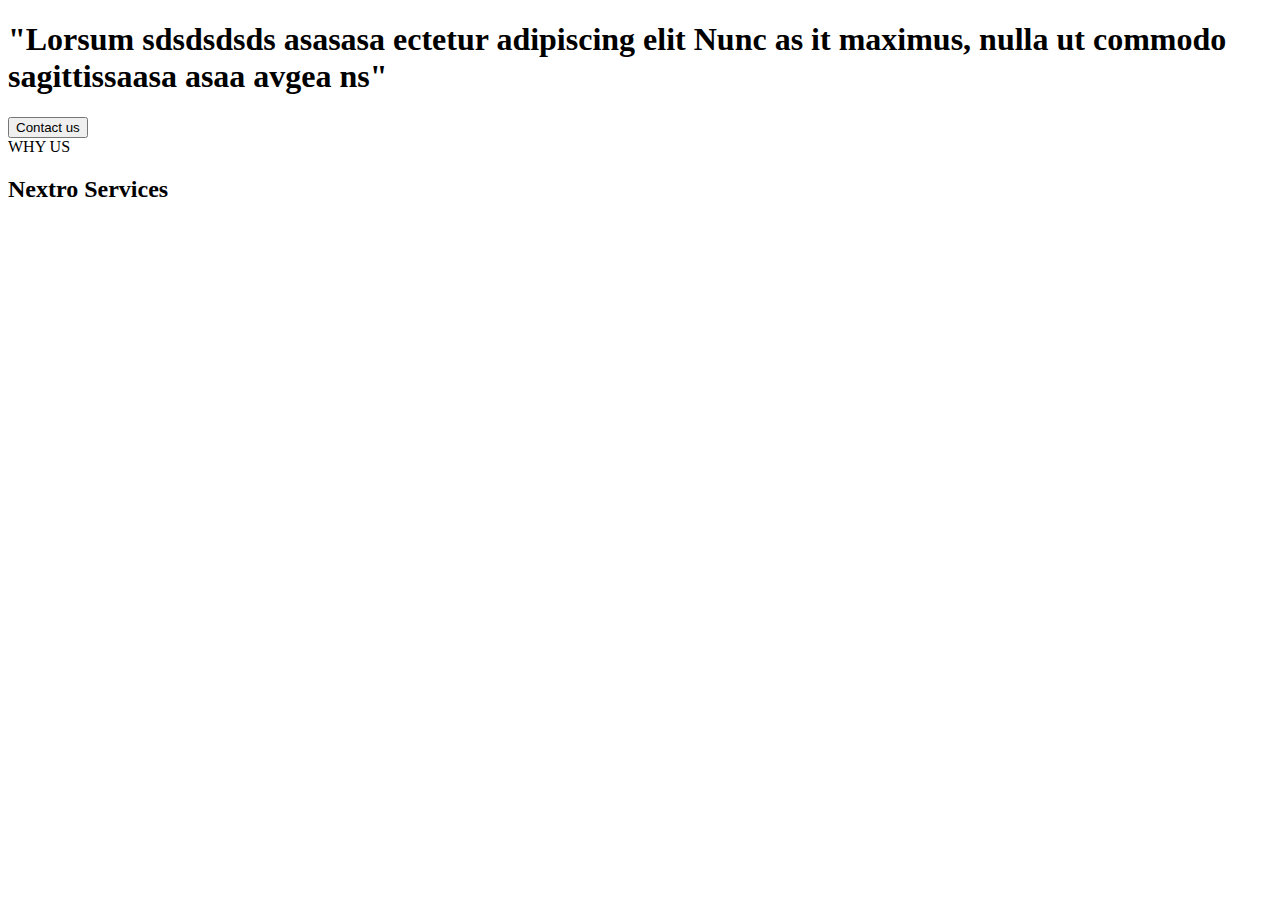
==== index.html @ a9974ace "Add : index html -s" ====
<!DOCTYPE html>
<html lang="en">
  <head>
    <meta charset="utf-8" />
    <meta http-equiv="x-ua-compatible" content="ie=edge" />
    <meta name="viewport" content="width=device-width, initial-scale=1" />
    <title>Nextro</title>
    <!-- Font poppins CDN -->
    <link href='https://fonts.googleapis.com/css?family=Poppins' rel='stylesheet'>
    <!-- style sheets css -->
    <link rel="stylesheet" href="css/nextroCommon.css" />
    <link rel="stylesheet" href="css/homePage.css" />
    <!-- Favicon Include -->
    <link rel="apple-touch-icon" sizes="180x180" href="assets/favicon/apple-touch-icon.png">
    <link rel="icon" type="image/png" sizes="32x32" href="assets/favicon/favicon-32x32.png">
    <link rel="icon" type="image/png" sizes="16x16" href="assets/favicon/favicon-16x16.png">
    <link rel="manifest" href="assets/favicon/site.webmanifest">
    <!-- Include web component scripts -->
    <script src="scripts/webcomponents/nextroTitleBar.js"></script>
    <script src="scripts/webcomponents/nextroListCard.js"></script>
  </head>
  <body>
    <div class="full-wh">
      <!-- Title Tab -->
      <nextro-title-bar selected-tab="home"></nextro-title-bar>
      
      <!-- Intro content section 1-->
      <section class="homepage-sec-1 flex-col align-cen justify-sa">  
        <h1 class="hmpage-intro">"Lorsum sdsdsdsds asasasa ectetur adipiscing elit Nunc as it maximus, nulla ut commodo sagittissaasa asaa avgea ns"</h1>
        <button class="hmintro-btn m-poi animate__animated animate__fadeInDown">Contact us</button>
      </section>

      <!-- why us section 2-->
      <section class="homepage-sec-2">
        <div class="flex perfect-cen sec-2-1-text">WHY US</div>
        <h2 class="flex perfect-cen sec-2-2-text">Nextro Services</h2>
        <div class="flex perfect-cen">
          <div class="hp-sec-2-card-con">
            <nextro-list-card 
              card-title="ACCOUNTS"
              card-description="Lorem ipsum dolor sit amet, consectetur adipiscing elit. Nunc maximus, nulla ut commodo sagittis, sapien dui mattis dui, non pulvinar lorem felis nec erat.Nuvae also as thai" 
              ></nextro-list-card>
            <nextro-list-card 
              card-title="TAXATION"
              card-description="Lorem ipsum dolor sit amet, consectetur adipiscing elit. Nunc maximus, nulla ut commodo sagittis, sapien dui mattis dui, non pulvinar lorem felis nec erat.Nuvae also as thai" 
              ></nextro-list-card>
            <nextro-list-card 
              card-title="FINANCE"
              card-description="Lorem ipsum dolor sit amet, consectetur adipiscing elit. Nunc maximus, nulla ut commodo sagittis, sapien dui mattis dui, non pulvinar lorem felis nec erat.Nuvae also as thai" 
              ></nextro-list-card>
          </div>
        </div>
      </section>
    </div>
    <!-- <script src="js/scripts.js"></script> -->
  </body>
</html>
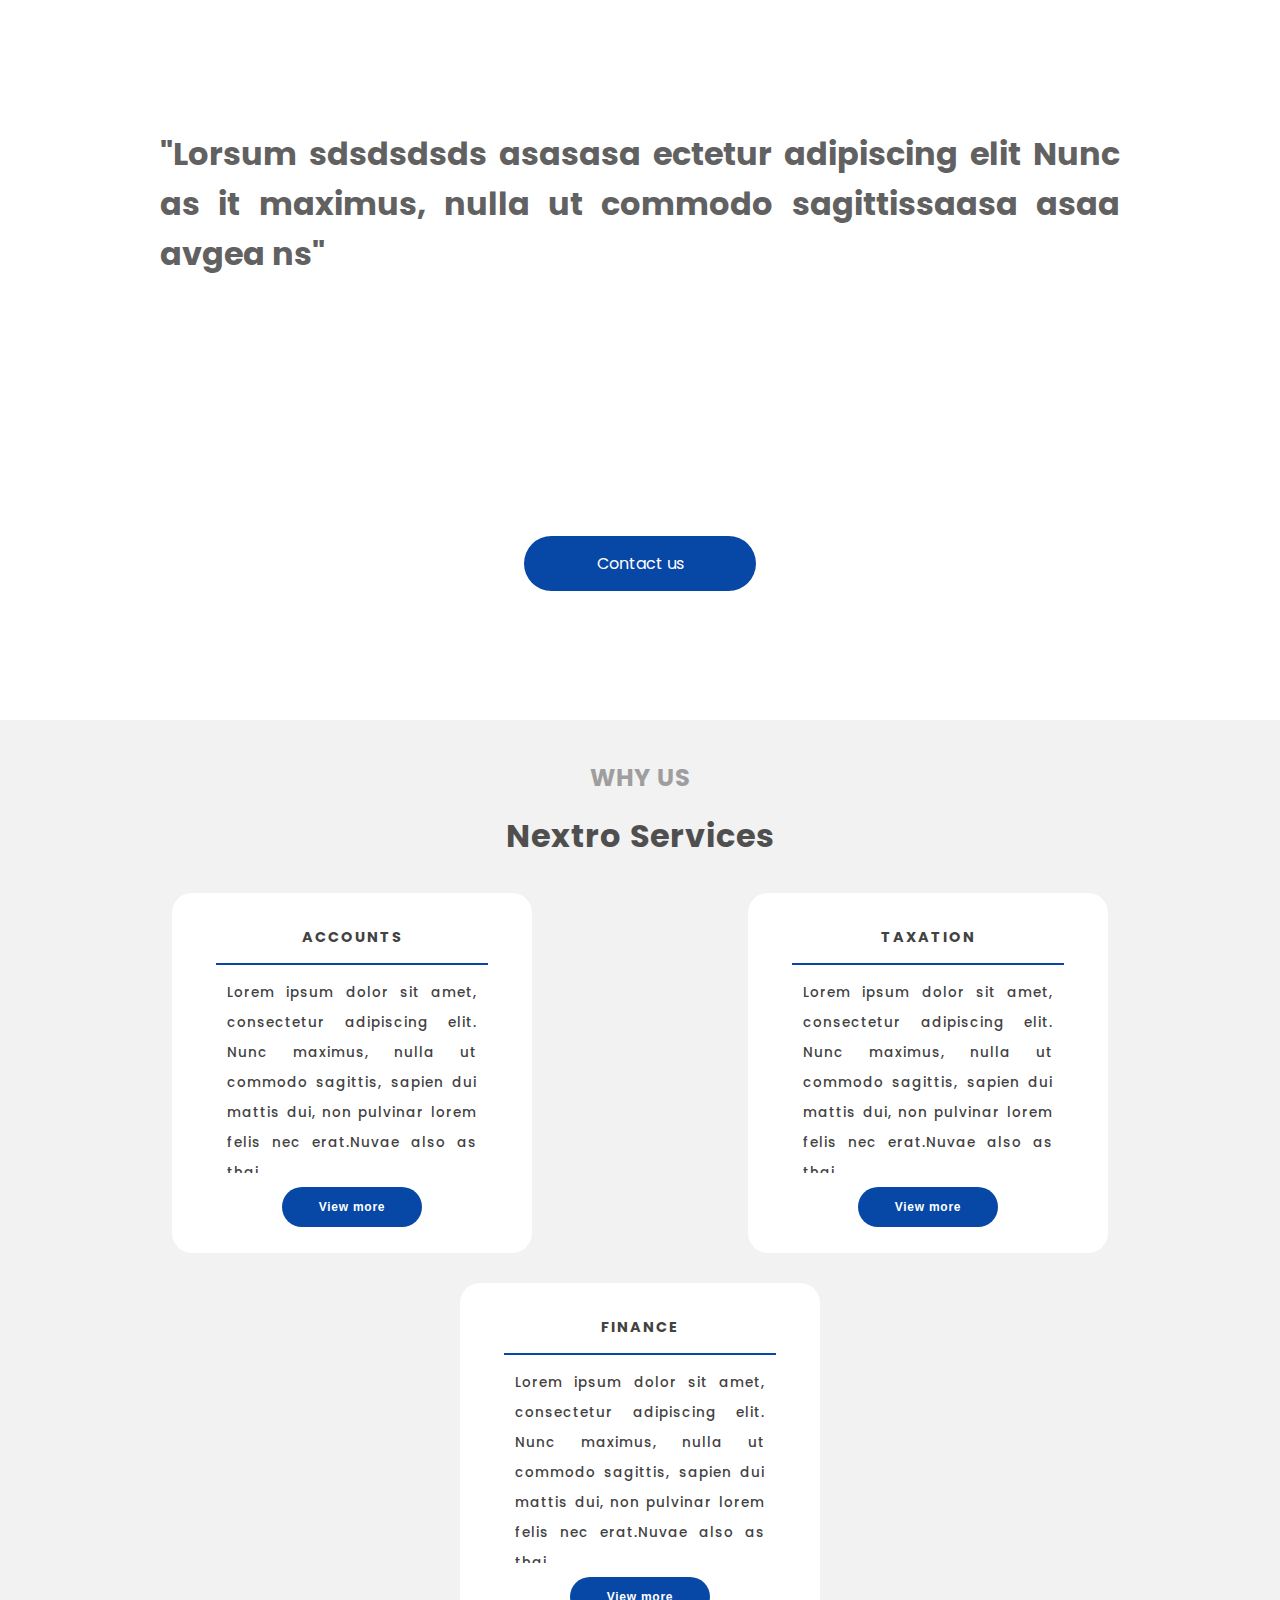
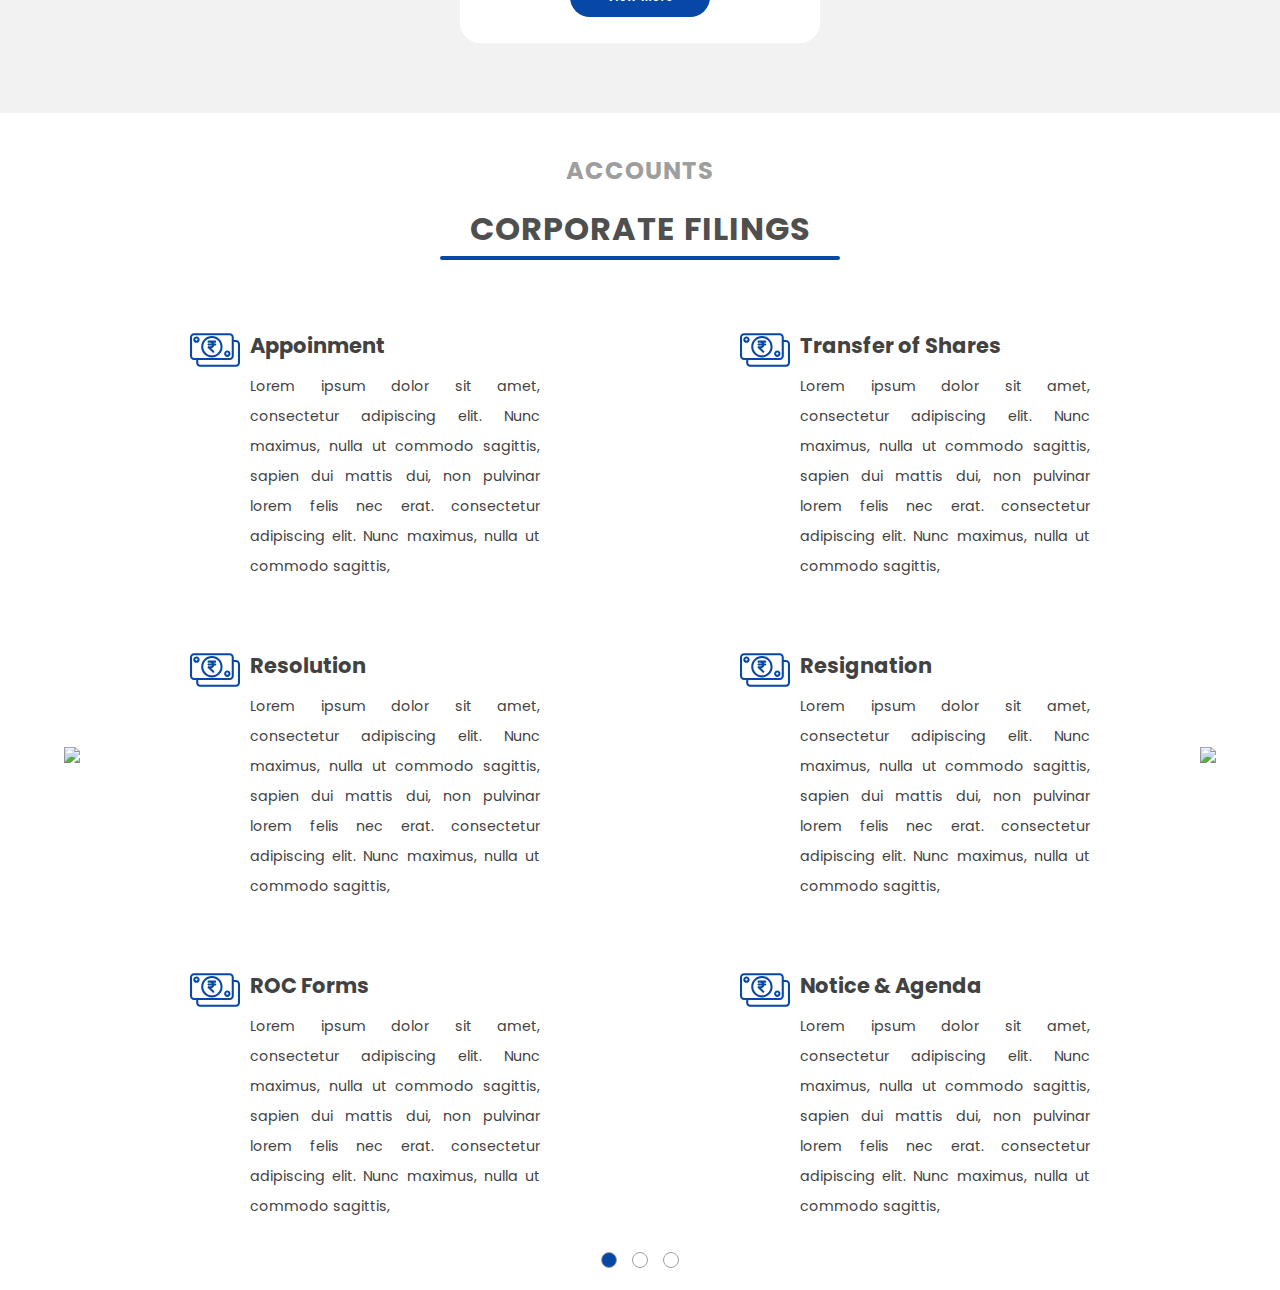
==== commit d3cd0815: "Add : Button round styles" ====
--- a/index.html
+++ b/index.html
@@ -18,6 +18,7 @@
     <!-- Include web component scripts -->
     <script src="scripts/webcomponents/nextroTitleBar.js"></script>
     <script src="scripts/webcomponents/nextroListCard.js"></script>
+    <script src="scripts/webcomponents/nextroSpecList.js"></script>
   </head>
   <body>
     <div class="full-wh">
@@ -35,23 +36,95 @@
         <div class="flex perfect-cen sec-2-1-text">WHY US</div>
         <h2 class="flex perfect-cen sec-2-2-text">Nextro Services</h2>
         <div class="flex perfect-cen">
-          <div class="hp-sec-2-card-con">
-            <nextro-list-card 
+          <div id="sec-2-card-con" class="hp-sec-2-card-con">
+            <nextro-list-card
+              id="accounts-card-sec-2"
+              class="dp-none animate__animated animate__fadeInUp"
               card-title="ACCOUNTS"
               card-description="Lorem ipsum dolor sit amet, consectetur adipiscing elit. Nunc maximus, nulla ut commodo sagittis, sapien dui mattis dui, non pulvinar lorem felis nec erat.Nuvae also as thai" 
               ></nextro-list-card>
             <nextro-list-card 
+              id="taxation-card-sec-2"
+              class="dp-none animate__animated animate__fadeInUp"
               card-title="TAXATION"
               card-description="Lorem ipsum dolor sit amet, consectetur adipiscing elit. Nunc maximus, nulla ut commodo sagittis, sapien dui mattis dui, non pulvinar lorem felis nec erat.Nuvae also as thai" 
               ></nextro-list-card>
             <nextro-list-card 
+              id="finance-card-sec-2"
+              class="dp-none animate__animated animate__fadeInUp"
               card-title="FINANCE"
               card-description="Lorem ipsum dolor sit amet, consectetur adipiscing elit. Nunc maximus, nulla ut commodo sagittis, sapien dui mattis dui, non pulvinar lorem felis nec erat.Nuvae also as thai" 
               ></nextro-list-card>
           </div>
         </div>
+        <div class="hp-sec2-sp-holder"></div>
       </section>
+
+      <!-- Accounts section - 3-->
+      <section class="homepage-sec-3">
+        <div class="flex perfect-cen sec-2-1-text">ACCOUNTS</div>
+        <h2 class="flex perfect-cen sec-2-2-text">CORPORATE FILINGS</h2>
+        <div class="flex perfect-cen">
+          <div class="blue-underline"></div>
+        </div>
+        <div class="flex perfect-cen">
+          <div class="flex sec-3-view-con">
+            <div class="flex perfect-cen">
+              <img class="cheveron-icon" src="assets/icons/left-cheveron.svg">
+            </div>
+            <div class="sec-3-middle-view flex perfect-cen">
+              <div class="sec-3-content-con"> 
+                <nextro-spec-list
+                class="sec-3-card-sty"
+                card-title="Appoinment"
+                card-description="Lorem ipsum dolor sit amet, consectetur adipiscing elit. Nunc maximus, nulla ut commodo sagittis, sapien dui mattis dui, non pulvinar lorem felis nec erat. consectetur adipiscing elit. Nunc maximus, nulla ut commodo sagittis,">
+                </nextro-spec-list>
+                <nextro-spec-list
+                  class="sec-3-card-sty"
+                  card-title="Transfer of Shares"
+                  card-description="Lorem ipsum dolor sit amet, consectetur adipiscing elit. Nunc maximus, nulla ut commodo sagittis, sapien dui mattis dui, non pulvinar lorem felis nec erat. consectetur adipiscing elit. Nunc maximus, nulla ut commodo sagittis,">
+                </nextro-spec-list>
+                <nextro-spec-list
+                  class="sec-3-card-sty"
+                  card-title="Resolution"
+                  card-description="Lorem ipsum dolor sit amet, consectetur adipiscing elit. Nunc maximus, nulla ut commodo sagittis, sapien dui mattis dui, non pulvinar lorem felis nec erat. consectetur adipiscing elit. Nunc maximus, nulla ut commodo sagittis,">
+                </nextro-spec-list>
+                <nextro-spec-list
+                  class="sec-3-card-sty"
+                  card-title="Resignation"
+                  card-description="Lorem ipsum dolor sit amet, consectetur adipiscing elit. Nunc maximus, nulla ut commodo sagittis, sapien dui mattis dui, non pulvinar lorem felis nec erat. consectetur adipiscing elit. Nunc maximus, nulla ut commodo sagittis,">
+                </nextro-spec-list>
+                <nextro-spec-list
+                  class="sec-3-card-sty"
+                  card-title="ROC Forms"
+                  card-description="Lorem ipsum dolor sit amet, consectetur adipiscing elit. Nunc maximus, nulla ut commodo sagittis, sapien dui mattis dui, non pulvinar lorem felis nec erat. consectetur adipiscing elit. Nunc maximus, nulla ut commodo sagittis,">
+                </nextro-spec-list>
+                <nextro-spec-list
+                  class="sec-3-card-sty"
+                  card-title="Notice & Agenda"
+                  card-description="Lorem ipsum dolor sit amet, consectetur adipiscing elit. Nunc maximus, nulla ut commodo sagittis, sapien dui mattis dui, non pulvinar lorem felis nec erat. consectetur adipiscing elit. Nunc maximus, nulla ut commodo sagittis,">
+                </nextro-spec-list>
+              </div>
+              
+            </div>
+            <div class="flex perfect-cen">
+              <img class="cheveron-icon" src="assets/icons/right-cheveron.svg">
+            </div>
+          </div>
+        </div>
+        <div class="sec-3-round-con flex perfect-cen">
+            <div id="sec-3-round-0" class="round-con blue-color-background"></div>
+            <div id="sec-3-round-1" class="round-con ml-round"></div>
+            <div id="sec-3-round-2" class="round-con ml-round"></div>
+        </div>
+      </section>
+
+
+
+
+      
     </div>
-    <!-- <script src="js/scripts.js"></script> -->
+    <script src="scripts/scripts/utily.js"></script>
+    <script src="scripts/scripts/homePage.js"></script>
   </body>
 </html>
--- a/css/nextroCommon.css
+++ b/css/nextroCommon.css
@@ -0,0 +1,140 @@
+/* universal conditions */
+/* Hide scrollbar for Chrome, Safari and Opera */
+::-webkit-scrollbar {
+    display: none;
+}
+input,
+textarea,
+button,
+select,
+a {
+  -webkit-tap-highlight-color: rgba(0,0,0,0);
+}
+*{
+    box-sizing: border-box;
+}
+html{
+    font-size:100%;
+    -ms-overflow-style: none;  /* IE and Edge */
+    scrollbar-width: none;  /* Firefox */
+}
+body{
+    margin:0px;
+    padding:0px;
+}
+.full-wh{
+    height:100%;
+    width:100%;
+}
+/* Animations */
+:root{
+    --animate-duration: 1s;
+    --animate-delay: 1s;
+    --animate-repeat: 1;
+}
+.animate__animated {
+    -webkit-animation-duration: 1s;
+    animation-duration: 1s;
+    -webkit-animation-duration: var(--animate-duration);
+    animation-duration: var(--animate-duration);
+    -webkit-animation-fill-mode: both;
+    animation-fill-mode: both;
+}
+@-webkit-keyframes fadeInDown {
+    from {
+      opacity: 0;
+      -webkit-transform: translate3d(0, -100%, 0);
+      transform: translate3d(0, -100%, 0);
+    }
+  
+    to {
+      opacity: 1;
+      -webkit-transform: translate3d(0, 0, 0);
+      transform: translate3d(0, 0, 0);
+    }
+}
+@keyframes fadeInDown {
+    from {
+      opacity: 0;
+      -webkit-transform: translate3d(0, -100%, 0);
+      transform: translate3d(0, -100%, 0);
+    }
+  
+    to {
+      opacity: 1;
+      -webkit-transform: translate3d(0, 0, 0);
+      transform: translate3d(0, 0, 0);
+    }
+}
+.animate__fadeInDown {
+    -webkit-animation-name: fadeInDown;
+    animation-name: fadeInDown;
+}
+@-webkit-keyframes fadeInUp {
+    from {
+      opacity: 0;
+      -webkit-transform: translate3d(0, 100%, 0);
+      transform: translate3d(0, 100%, 0);
+    }
+  
+    to {
+      opacity: 1;
+      -webkit-transform: translate3d(0, 0, 0);
+      transform: translate3d(0, 0, 0);
+    }
+}
+@keyframes fadeInUp {
+    from {
+      opacity: 0;
+      -webkit-transform: translate3d(0, 100%, 0);
+      transform: translate3d(0, 100%, 0);
+    }
+  
+    to {
+      opacity: 1;
+      -webkit-transform: translate3d(0, 0, 0);
+      transform: translate3d(0, 0, 0);
+    }
+}
+.animate__fadeInUp {
+    -webkit-animation-name: fadeInUp;
+    animation-name: fadeInUp;
+}
+/* Resuable styles */
+.flex{
+    display:flex;
+}
+.flex-row{
+    display: flex;
+    flex-direction: row;
+}
+.flex-col{
+    display: flex;
+    flex-direction: column;
+}
+.justify-sa{
+    justify-content: space-around;
+}
+.justify-sb{
+    justify-content:space-between;
+}
+.align-cen{
+    align-items:center;
+}
+.perfect-cen{
+    justify-content:center;
+    align-items:center;
+}
+.m-poi{
+    cursor: pointer;
+}
+.flex-wrap{
+    display:flex;
+    flex-wrap: wrap;
+}
+/* Media queries for all pages */
+@media only screen and (max-width: 700px) {
+  html{
+      font-size:80%;
+  }
+}--- a/css/homePage.css
+++ b/css/homePage.css
@@ -0,0 +1,173 @@
+*{
+    font-family: 'Poppins';
+}
+.blue-underline{
+    border:2px solid #0747a6;
+    width:400px;
+    border-radius: 4px;
+}
+.round-con{
+    height:16px;
+    width:16px;
+    border:1px solid #9e9e9e;
+    border-radius: 50%;
+}
+.ml-round{
+    margin-left: 15px;
+}
+.blue-color-background{
+    background-color: #0747a6;
+}
+/* sec -1 Introduction */
+.homepage-sec-1{
+    height:calc(80vh );
+}
+.hmpage-intro{
+    font-size: 2.6rem;
+    margin: 0px;
+    line-height:70px;
+    color:#616161;
+    width:75%;
+    text-align: justify;
+}
+.hmintro-btn{
+    background-color: #0747a6;
+    border:none;
+    border-radius:53px;
+    color:white;
+    font-size: 1rem; 
+    height:55px;
+    width:232px;
+    position: relative;
+    top:0px;
+    transition: top 0.2s;
+}
+.hmintro-btn:hover{
+    top:-3px;
+}
+.hmintro-btn:active{
+    top:0px;
+}
+.hmintro-btn:focus{ 
+    outline: none; 
+}
+
+/* sec -2 why us styles */
+
+.homepage-sec-2{
+    background-color: #f2f2f2;
+    padding:20px;
+}
+.sec-2-1-text{
+    color:#9e9e9e;
+    font-size: 1.51rem;
+    letter-spacing: 1px;
+    font-weight: bold;
+    margin-top:20px;
+}
+.sec-2-2-text{
+    color:#4f4f4f;
+    font-size:2rem;
+    font-weight: bold;
+    margin-top:40px;
+    line-height: 1.3px;
+    letter-spacing: 1px;
+}
+.hp-sec-2-card-con{
+    display:flex;
+    flex-wrap: wrap;
+    justify-content: space-around;
+    margin-top:15px;
+    width:90vw;
+}
+.hp-sec2-sp-holder{
+    height:55px;
+}
+/* section-3 Accounts section */
+.homepage-sec-3{
+    background-color: white;
+    padding:20px;
+}
+.sec-3-view-con{
+    height:100%;
+    width:90vw;
+}
+.dp-none{
+    display: none;
+}
+.sec-3-middle-view{
+    width:100%;
+    height:100%;
+    padding:30px 10px 0px 10px;
+}
+.sec-3-card-sty{
+    width:550px;
+    height:320px;
+}
+.sec-3-content-con{
+    width:100%;
+    height:100%;
+    display: flex;
+    flex-wrap: wrap;
+    justify-content: center;
+    align-items: center;
+}
+.sec-3-round-con{
+    height:20px;
+    width:100%;
+}
+/* Media queries */
+
+@media only screen and (max-width: 1350px) {
+    .hmpage-intro{
+        font-size:2rem;
+        line-height:50px;
+    }
+    .hp-sec2-sp-holder{
+        height:35px;
+    }
+}
+@media only screen and (max-width: 1100px) {
+    .hmpage-intro{
+        font-size:1.8rem;
+        line-height:45px;
+    }
+}
+@media only screen and (max-width: 750px) {
+    .hmpage-intro{
+        font-size:1.5rem;
+        line-height:45px;
+    }
+    .hmintro-btn{
+        height:50px;
+        width:200px;
+    }
+}
+@media only screen and (max-width: 400px) {
+    .hmpage-intro{
+        font-size:1.3rem;
+        line-height:40px;
+    }
+    .hmintro-btn{
+        height:40px;
+        width:150px;
+        font-size: 12px; 
+    }
+}
+@media only screen and (max-width: 310px) {
+    .hmpage-intro{
+        font-size:1.1rem;
+        line-height:30px;
+    }
+}
+@media only screen and (max-width: 200px) {
+    .hmpage-intro{
+        font-size:1rem;
+        line-height:30px;
+    }
+    .hmintro-btn{
+        height:40px;
+        width:120px;
+        font-size: 10px; 
+    }
+}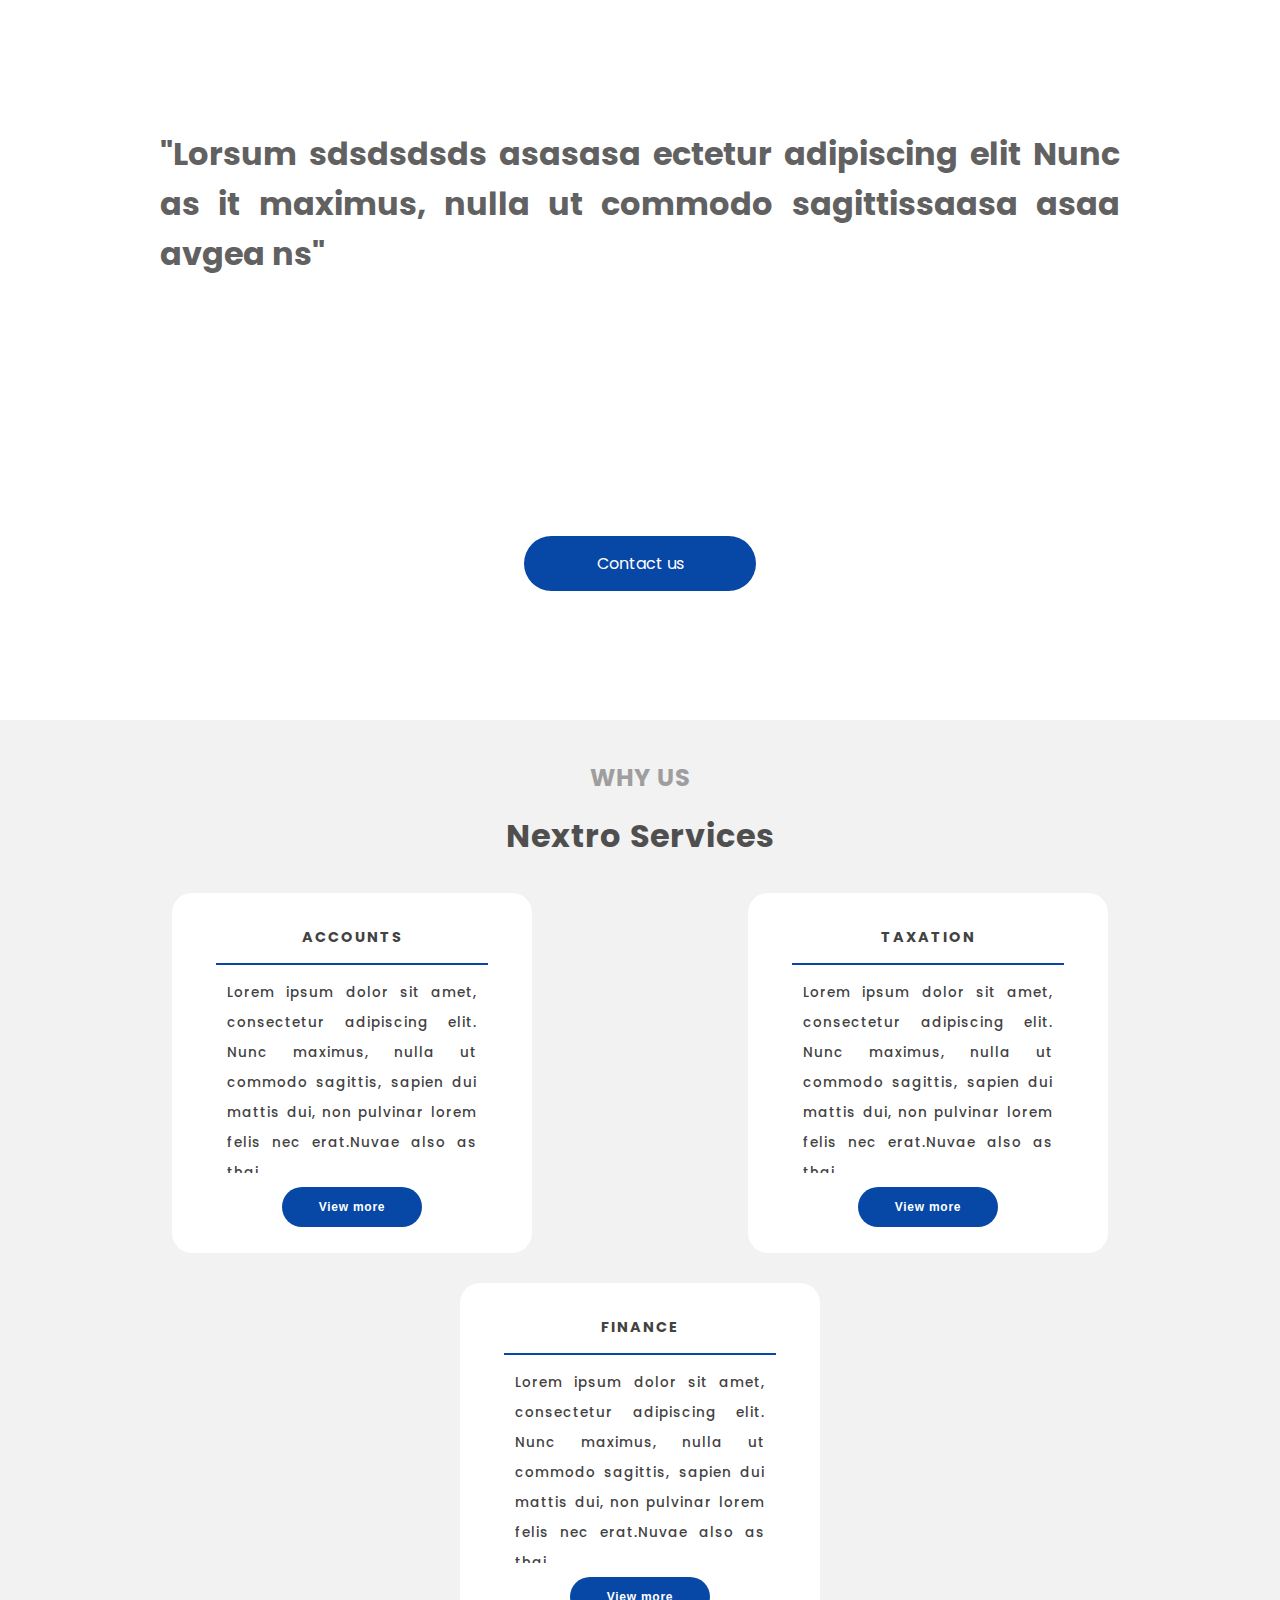
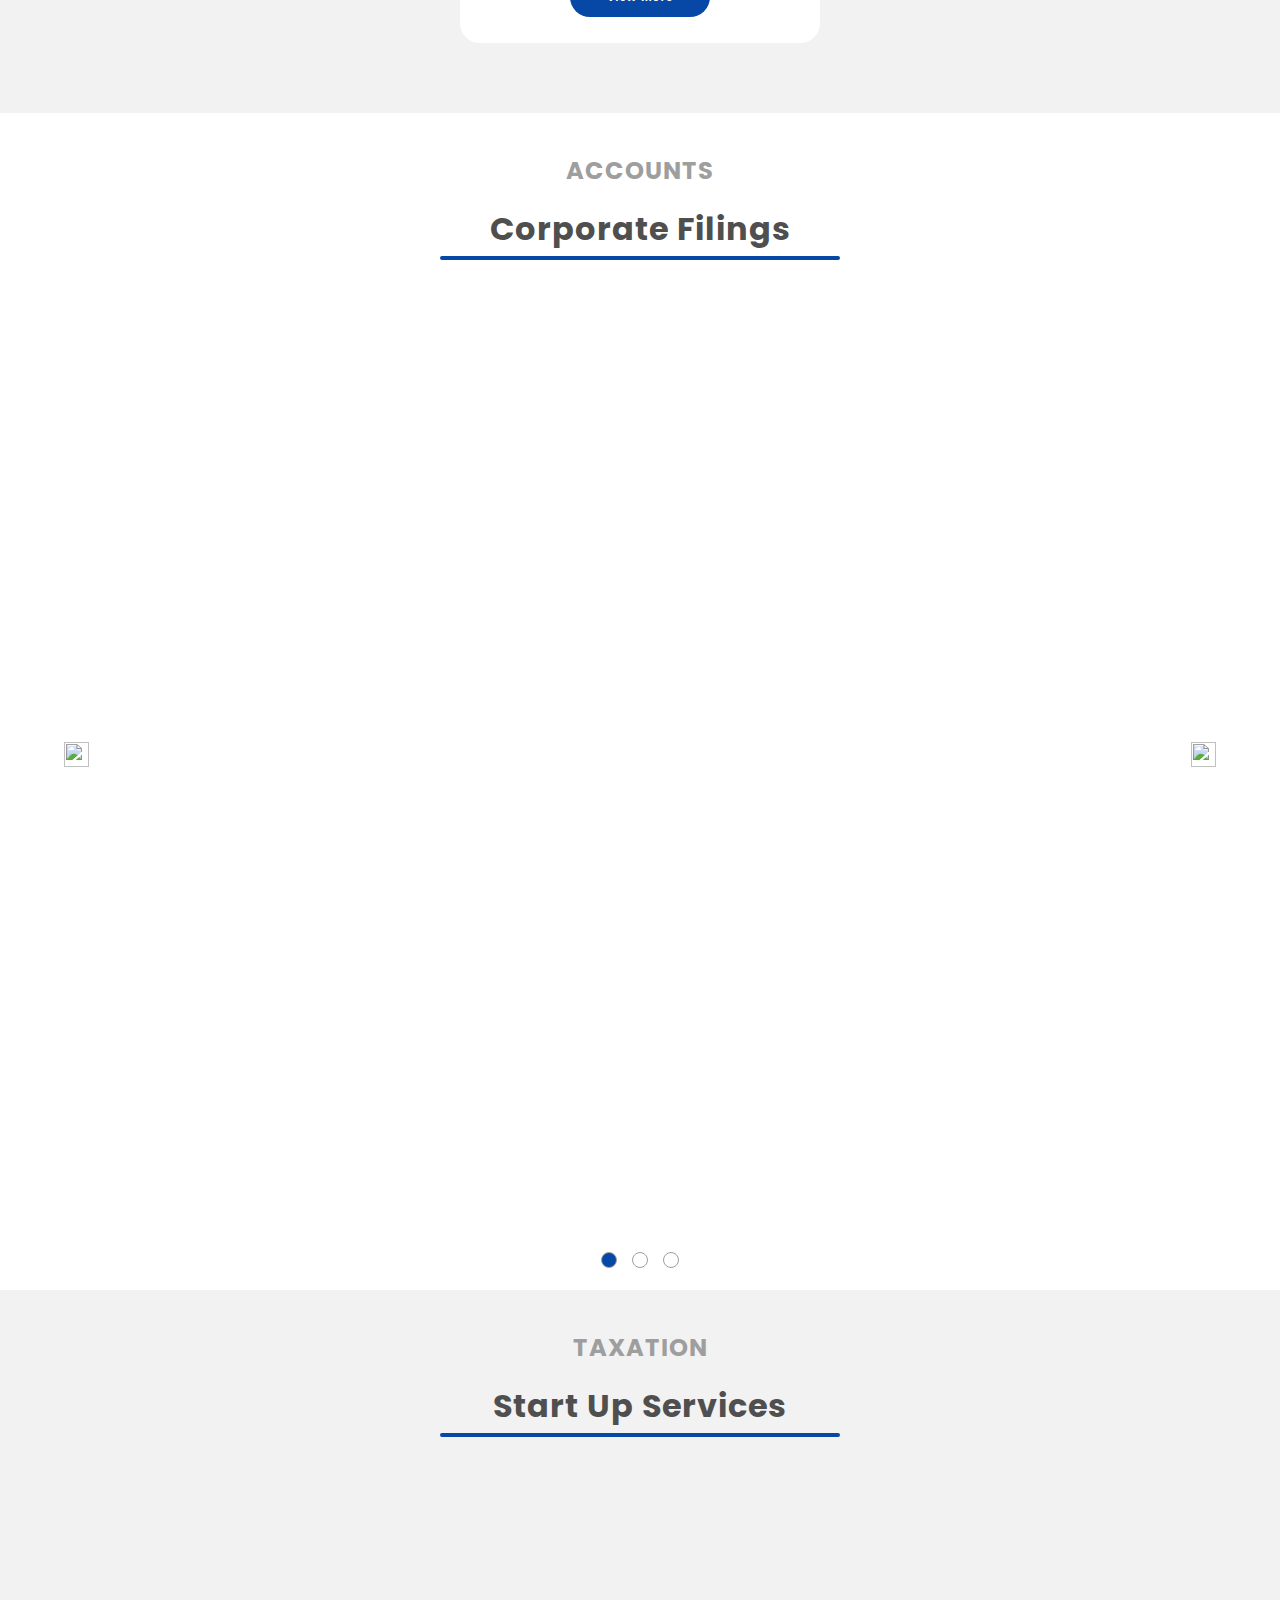
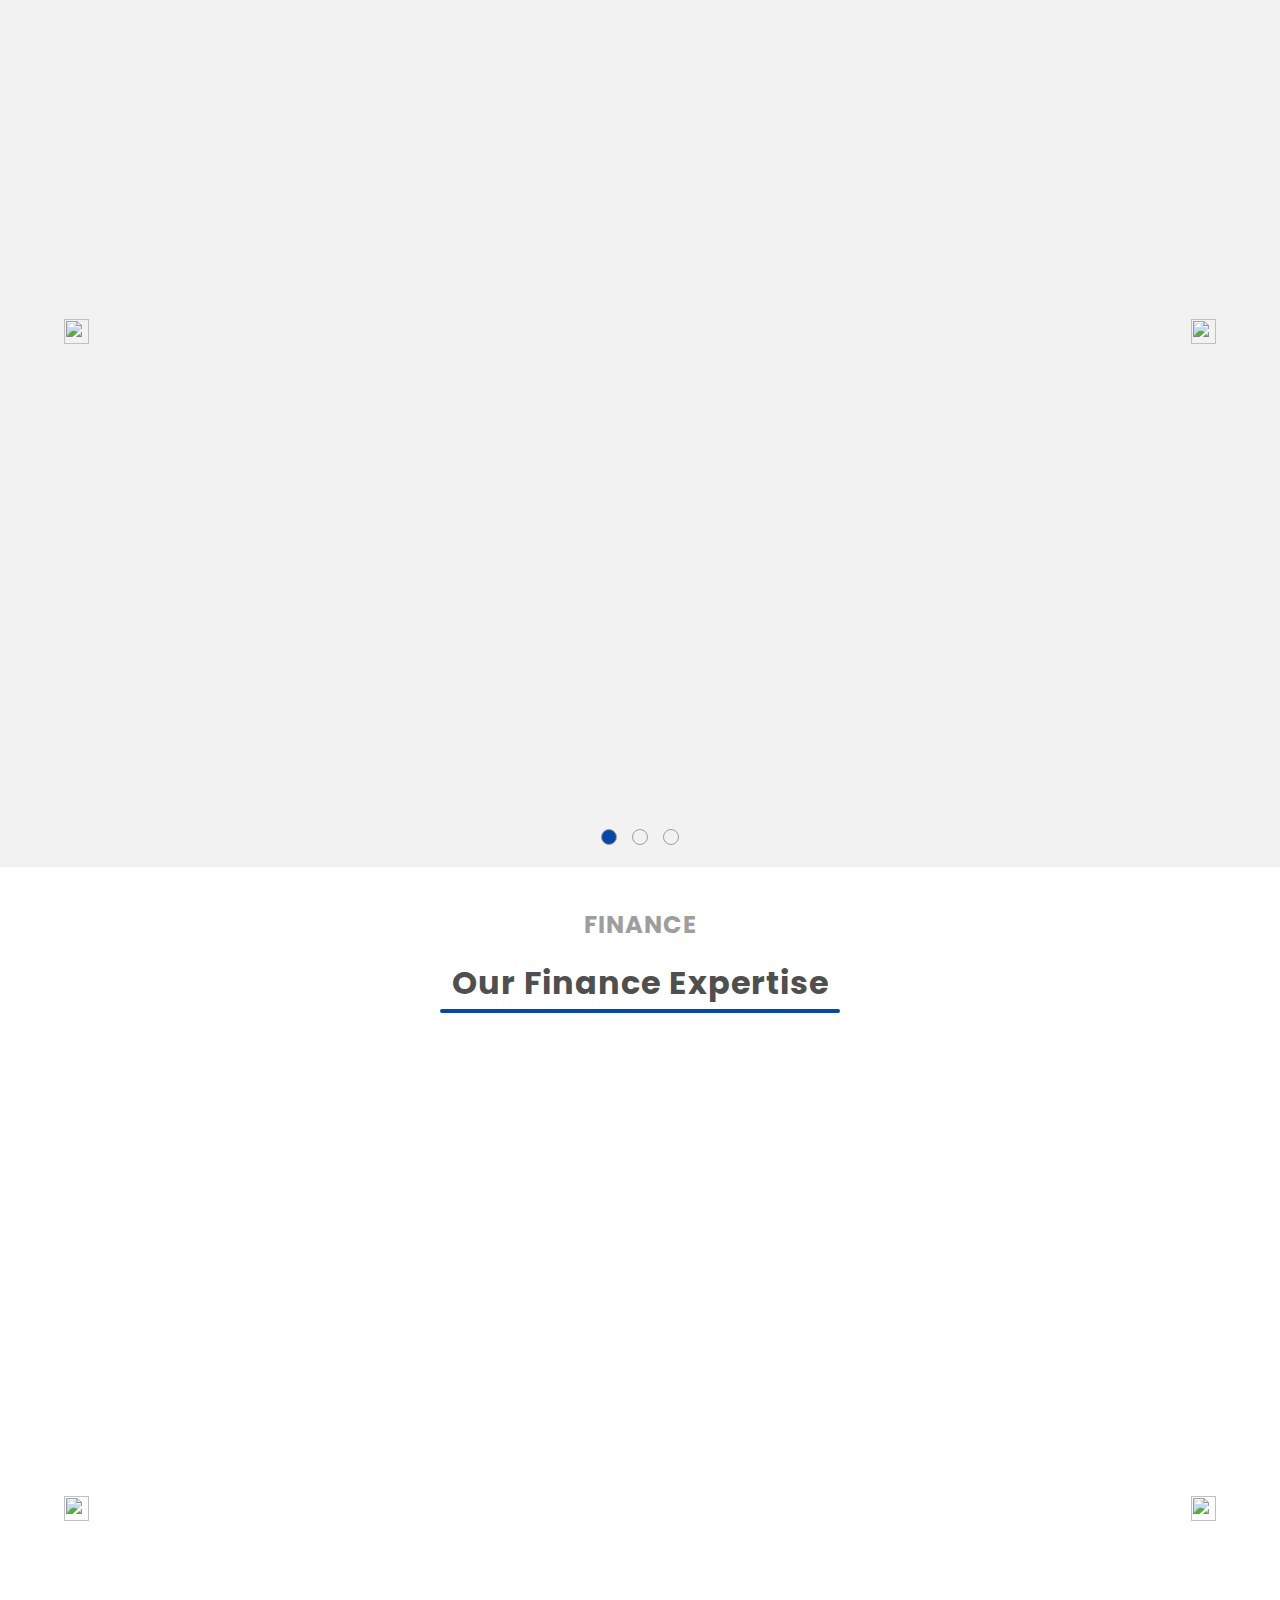
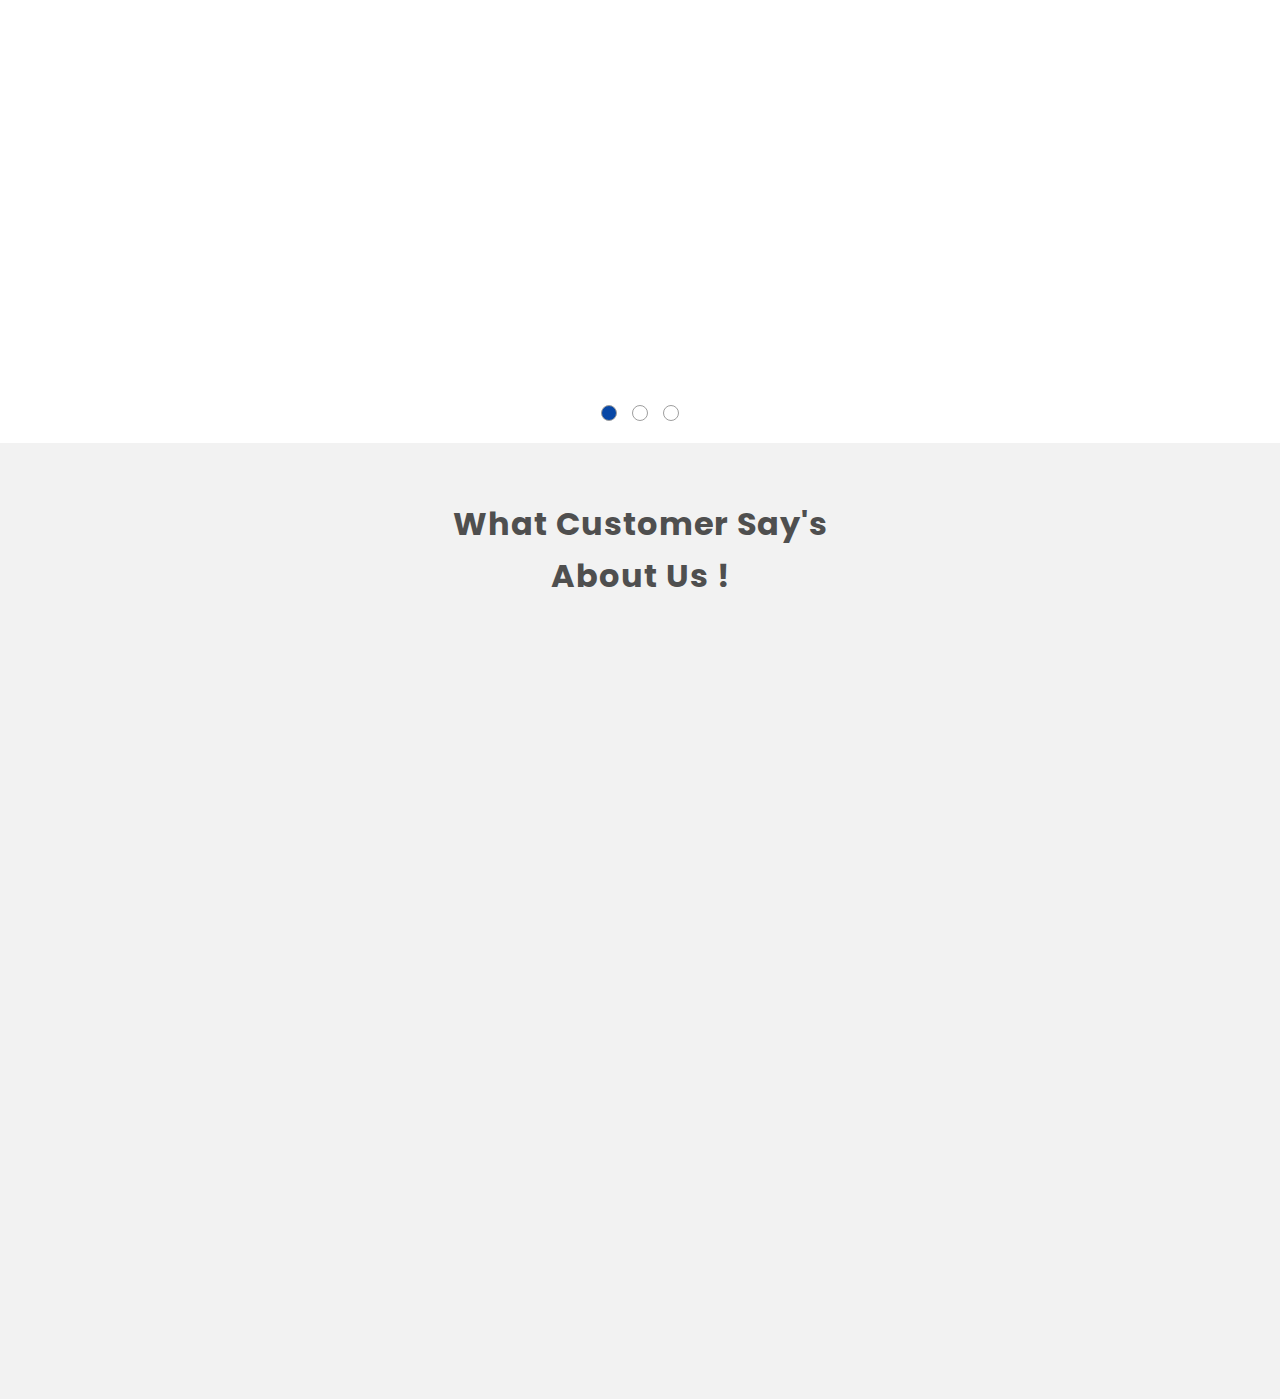
==== commit 70294e4d: "Add : update Index html page -s" ====
--- a/index.html
+++ b/index.html
@@ -15,10 +15,14 @@
     <link rel="icon" type="image/png" sizes="32x32" href="assets/favicon/favicon-32x32.png">
     <link rel="icon" type="image/png" sizes="16x16" href="assets/favicon/favicon-16x16.png">
     <link rel="manifest" href="assets/favicon/site.webmanifest">
+    <!-- utily -->
+    <script src="scripts/scripts/utily.js"></script>
+    <script src="scripts/scripts/pure-swipe.js"></script>
     <!-- Include web component scripts -->
     <script src="scripts/webcomponents/nextroTitleBar.js"></script>
     <script src="scripts/webcomponents/nextroListCard.js"></script>
     <script src="scripts/webcomponents/nextroSpecList.js"></script>
+    <script src="scripts/webcomponents/nextroTestimonial.js"></script>
   </head>
   <body>
     <div class="full-wh">
@@ -61,70 +65,406 @@
       </section>
 
       <!-- Accounts section - 3-->
-      <section class="homepage-sec-3">
+      <section id="sec-3-container" class="homepage-sec-3">
         <div class="flex perfect-cen sec-2-1-text">ACCOUNTS</div>
-        <h2 class="flex perfect-cen sec-2-2-text">CORPORATE FILINGS</h2>
+        <h2 id="sec-3-titleHeader" class="flex perfect-cen sec-2-2-text">Corporate Filings</h2>
         <div class="flex perfect-cen">
           <div class="blue-underline"></div>
         </div>
         <div class="flex perfect-cen">
           <div class="flex sec-3-view-con">
-            <div class="flex perfect-cen">
-              <img class="cheveron-icon" src="assets/icons/left-cheveron.svg">
-            </div>
-            <div class="sec-3-middle-view flex perfect-cen">
-              <div class="sec-3-content-con"> 
-                <nextro-spec-list
-                class="sec-3-card-sty"
-                card-title="Appoinment"
-                card-description="Lorem ipsum dolor sit amet, consectetur adipiscing elit. Nunc maximus, nulla ut commodo sagittis, sapien dui mattis dui, non pulvinar lorem felis nec erat. consectetur adipiscing elit. Nunc maximus, nulla ut commodo sagittis,">
-                </nextro-spec-list>
-                <nextro-spec-list
-                  class="sec-3-card-sty"
-                  card-title="Transfer of Shares"
-                  card-description="Lorem ipsum dolor sit amet, consectetur adipiscing elit. Nunc maximus, nulla ut commodo sagittis, sapien dui mattis dui, non pulvinar lorem felis nec erat. consectetur adipiscing elit. Nunc maximus, nulla ut commodo sagittis,">
-                </nextro-spec-list>
-                <nextro-spec-list
-                  class="sec-3-card-sty"
-                  card-title="Resolution"
-                  card-description="Lorem ipsum dolor sit amet, consectetur adipiscing elit. Nunc maximus, nulla ut commodo sagittis, sapien dui mattis dui, non pulvinar lorem felis nec erat. consectetur adipiscing elit. Nunc maximus, nulla ut commodo sagittis,">
-                </nextro-spec-list>
-                <nextro-spec-list
-                  class="sec-3-card-sty"
-                  card-title="Resignation"
-                  card-description="Lorem ipsum dolor sit amet, consectetur adipiscing elit. Nunc maximus, nulla ut commodo sagittis, sapien dui mattis dui, non pulvinar lorem felis nec erat. consectetur adipiscing elit. Nunc maximus, nulla ut commodo sagittis,">
-                </nextro-spec-list>
-                <nextro-spec-list
-                  class="sec-3-card-sty"
-                  card-title="ROC Forms"
-                  card-description="Lorem ipsum dolor sit amet, consectetur adipiscing elit. Nunc maximus, nulla ut commodo sagittis, sapien dui mattis dui, non pulvinar lorem felis nec erat. consectetur adipiscing elit. Nunc maximus, nulla ut commodo sagittis,">
-                </nextro-spec-list>
-                <nextro-spec-list
-                  class="sec-3-card-sty"
-                  card-title="Notice & Agenda"
-                  card-description="Lorem ipsum dolor sit amet, consectetur adipiscing elit. Nunc maximus, nulla ut commodo sagittis, sapien dui mattis dui, non pulvinar lorem felis nec erat. consectetur adipiscing elit. Nunc maximus, nulla ut commodo sagittis,">
-                </nextro-spec-list>
-              </div>
-              
-            </div>
-            <div class="flex perfect-cen">
-              <img class="cheveron-icon" src="assets/icons/right-cheveron.svg">
+            <div class="flex perfect-cen arrow-con-rl">
+              <img class="cheveron-icon" src="assets/icons/left-cheveron.svg" onclick="switchViewHandler3Ins.moveSecLeft()">
+            </div>
+            <div id="sec3-anim-con" class="sec-3-middle-view flex perfect-cen visible-hidden">
+              <div id="sec-3-view-0" class="sec-3-content-con"> 
+                <nextro-spec-list
+                class="sec-3-card-sty"
+                card-title="Appoinment 1"
+                card-description="Lorem ipsum dolor sit amet, consectetur adipiscing elit. Nunc maximus, nulla ut commodo sagittis, sapien dui mattis dui, non pulvinar lorem felis nec erat. consectetur adipiscing elit. Nunc maximus, nulla ut commodo sagittis,">
+                </nextro-spec-list>
+                <nextro-spec-list
+                  class="sec-3-card-sty"
+                  card-title="Transfer of Shares 1"
+                  card-description="Lorem ipsum dolor sit amet, consectetur adipiscing elit. Nunc maximus, nulla ut commodo sagittis, sapien dui mattis dui, non pulvinar lorem felis nec erat. consectetur adipiscing elit. Nunc maximus, nulla ut commodo sagittis,">
+                </nextro-spec-list>
+                <nextro-spec-list
+                  class="sec-3-card-sty"
+                  card-title="Resolution 1"
+                  card-description="Lorem ipsum dolor sit amet, consectetur adipiscing elit. Nunc maximus, nulla ut commodo sagittis, sapien dui mattis dui, non pulvinar lorem felis nec erat. consectetur adipiscing elit. Nunc maximus, nulla ut commodo sagittis,">
+                </nextro-spec-list>
+                <nextro-spec-list
+                  class="sec-3-card-sty"
+                  card-title="Resignation 1"
+                  card-description="Lorem ipsum dolor sit amet, consectetur adipiscing elit. Nunc maximus, nulla ut commodo sagittis, sapien dui mattis dui, non pulvinar lorem felis nec erat. consectetur adipiscing elit. Nunc maximus, nulla ut commodo sagittis,">
+                </nextro-spec-list>
+                <nextro-spec-list
+                  class="sec-3-card-sty"
+                  card-title="ROC Forms 1"
+                  card-description="Lorem ipsum dolor sit amet, consectetur adipiscing elit. Nunc maximus, nulla ut commodo sagittis, sapien dui mattis dui, non pulvinar lorem felis nec erat. consectetur adipiscing elit. Nunc maximus, nulla ut commodo sagittis,">
+                </nextro-spec-list>
+                <nextro-spec-list
+                  class="sec-3-card-sty"
+                  card-title="Notice & Agenda 1"
+                  card-description="Lorem ipsum dolor sit amet, consectetur adipiscing elit. Nunc maximus, nulla ut commodo sagittis, sapien dui mattis dui, non pulvinar lorem felis nec erat. consectetur adipiscing elit. Nunc maximus, nulla ut commodo sagittis,">
+                </nextro-spec-list>
+              </div>
+              <div id="sec-3-view-1" class="sec-3-content-con dp-view-none"> 
+                <nextro-spec-list
+                class="sec-3-card-sty"
+                card-title="Appoinment 2"
+                card-description="Lorem ipsum dolor sit amet, consectetur adipiscing elit. Nunc maximus, nulla ut commodo sagittis, sapien dui mattis dui, non pulvinar lorem felis nec erat. consectetur adipiscing elit. Nunc maximus, nulla ut commodo sagittis,">
+                </nextro-spec-list>
+                <nextro-spec-list
+                  class="sec-3-card-sty"
+                  card-title="Transfer of Shares 2"
+                  card-description="Lorem ipsum dolor sit amet, consectetur adipiscing elit. Nunc maximus, nulla ut commodo sagittis, sapien dui mattis dui, non pulvinar lorem felis nec erat. consectetur adipiscing elit. Nunc maximus, nulla ut commodo sagittis,">
+                </nextro-spec-list>
+                <nextro-spec-list
+                  class="sec-3-card-sty"
+                  card-title="Resolution 2"
+                  card-description="Lorem ipsum dolor sit amet, consectetur adipiscing elit. Nunc maximus, nulla ut commodo sagittis, sapien dui mattis dui, non pulvinar lorem felis nec erat. consectetur adipiscing elit. Nunc maximus, nulla ut commodo sagittis,">
+                </nextro-spec-list>
+                <nextro-spec-list
+                  class="sec-3-card-sty"
+                  card-title="Resignation 2"
+                  card-description="Lorem ipsum dolor sit amet, consectetur adipiscing elit. Nunc maximus, nulla ut commodo sagittis, sapien dui mattis dui, non pulvinar lorem felis nec erat. consectetur adipiscing elit. Nunc maximus, nulla ut commodo sagittis,">
+                </nextro-spec-list>
+                <nextro-spec-list
+                  class="sec-3-card-sty"
+                  card-title="ROC Forms 2"
+                  card-description="Lorem ipsum dolor sit amet, consectetur adipiscing elit. Nunc maximus, nulla ut commodo sagittis, sapien dui mattis dui, non pulvinar lorem felis nec erat. consectetur adipiscing elit. Nunc maximus, nulla ut commodo sagittis,">
+                </nextro-spec-list>
+                <nextro-spec-list
+                  class="sec-3-card-sty"
+                  card-title="Notice & Agenda 2"
+                  card-description="Lorem ipsum dolor sit amet, consectetur adipiscing elit. Nunc maximus, nulla ut commodo sagittis, sapien dui mattis dui, non pulvinar lorem felis nec erat. consectetur adipiscing elit. Nunc maximus, nulla ut commodo sagittis,">
+                </nextro-spec-list>
+              </div>
+              <div id="sec-3-view-2" class="sec-3-content-con dp-view-none"> 
+                <nextro-spec-list
+                class="sec-3-card-sty"
+                card-title="Appoinment 3"
+                card-description="Lorem ipsum dolor sit amet, consectetur adipiscing elit. Nunc maximus, nulla ut commodo sagittis, sapien dui mattis dui, non pulvinar lorem felis nec erat. consectetur adipiscing elit. Nunc maximus, nulla ut commodo sagittis,">
+                </nextro-spec-list>
+                <nextro-spec-list
+                  class="sec-3-card-sty"
+                  card-title="Transfer of Shares 3"
+                  card-description="Lorem ipsum dolor sit amet, consectetur adipiscing elit. Nunc maximus, nulla ut commodo sagittis, sapien dui mattis dui, non pulvinar lorem felis nec erat. consectetur adipiscing elit. Nunc maximus, nulla ut commodo sagittis,">
+                </nextro-spec-list>
+                <nextro-spec-list
+                  class="sec-3-card-sty"
+                  card-title="Resolution 3"
+                  card-description="Lorem ipsum dolor sit amet, consectetur adipiscing elit. Nunc maximus, nulla ut commodo sagittis, sapien dui mattis dui, non pulvinar lorem felis nec erat. consectetur adipiscing elit. Nunc maximus, nulla ut commodo sagittis,">
+                </nextro-spec-list>
+                <nextro-spec-list
+                  class="sec-3-card-sty"
+                  card-title="Resignation 3"
+                  card-description="Lorem ipsum dolor sit amet, consectetur adipiscing elit. Nunc maximus, nulla ut commodo sagittis, sapien dui mattis dui, non pulvinar lorem felis nec erat. consectetur adipiscing elit. Nunc maximus, nulla ut commodo sagittis,">
+                </nextro-spec-list>
+                <nextro-spec-list
+                  class="sec-3-card-sty"
+                  card-title="ROC Forms 3"
+                  card-description="Lorem ipsum dolor sit amet, consectetur adipiscing elit. Nunc maximus, nulla ut commodo sagittis, sapien dui mattis dui, non pulvinar lorem felis nec erat. consectetur adipiscing elit. Nunc maximus, nulla ut commodo sagittis,">
+                </nextro-spec-list>
+                <nextro-spec-list
+                  class="sec-3-card-sty"
+                  card-title="Notice & Agenda 3"
+                  card-description="Lorem ipsum dolor sit amet, consectetur adipiscing elit. Nunc maximus, nulla ut commodo sagittis, sapien dui mattis dui, non pulvinar lorem felis nec erat. consectetur adipiscing elit. Nunc maximus, nulla ut commodo sagittis,">
+                </nextro-spec-list>
+              </div>
+            </div>
+            <div class="flex perfect-cen arrow-con-rl">
+              <img class="cheveron-icon" src="assets/icons/right-cheveron.svg" onclick="switchViewHandler3Ins.moveSecRight()">
             </div>
           </div>
         </div>
         <div class="sec-3-round-con flex perfect-cen">
-            <div id="sec-3-round-0" class="round-con blue-color-background"></div>
-            <div id="sec-3-round-1" class="round-con ml-round"></div>
-            <div id="sec-3-round-2" class="round-con ml-round"></div>
+            <div id="sec-3-round-0" compIndex="0" class="round-con blue-color-background" onclick="switchViewHandler3Ins.roundBtnClickSec3(this)"></div>
+            <div id="sec-3-round-1" compIndex="1" class="round-con ml-round" onclick="switchViewHandler3Ins.roundBtnClickSec3(this)"></div>
+            <div id="sec-3-round-2" compIndex="2" class="round-con ml-round" onclick="switchViewHandler3Ins.roundBtnClickSec3(this)"></div>
+        </div>
+      </section>
+      
+      <!-- Taxation section - 4-->
+      <section id="sec-4-container" class="homepage-sec-3 sec-4-full-container">
+        <div class="flex perfect-cen sec-2-1-text">TAXATION</div>
+        <h2 id="sec-4-titleHeader" class="flex perfect-cen sec-2-2-text">Start Up Services</h2>
+        <div class="flex perfect-cen">
+          <div class="blue-underline"></div>
+        </div>
+        <div class="flex perfect-cen">
+          <div class="flex sec-3-view-con">
+            <div class="flex perfect-cen arrow-con-rl">
+              <img class="cheveron-icon" src="assets/icons/left-cheveron.svg" onclick="switchViewHandler4Ins.moveSecLeft()">
+            </div>
+            <div id="sec4-anim-con" class="sec-3-middle-view flex perfect-cen visible-hidden">
+              <div id="sec-4-view-0" class="sec-3-content-con"> 
+                <nextro-spec-list
+                class="sec-3-card-sty"
+                card-title="Proprietorship 1"
+                card-description="Lorem ipsum dolor sit amet, consectetur adipiscing elit. Nunc maximus, nulla ut commodo sagittis, sapien dui mattis dui, non pulvinar lorem felis nec erat. consectetur adipiscing elit. Nunc maximus, nulla ut commodo sagittis,">
+                </nextro-spec-list>
+                <nextro-spec-list
+                  class="sec-3-card-sty"
+                  card-title="Public Ltd 1"
+                  card-description="Lorem ipsum dolor sit amet, consectetur adipiscing elit. Nunc maximus, nulla ut commodo sagittis, sapien dui mattis dui, non pulvinar lorem felis nec erat. consectetur adipiscing elit. Nunc maximus, nulla ut commodo sagittis,">
+                </nextro-spec-list>
+                <nextro-spec-list
+                  class="sec-3-card-sty"
+                  card-title="One Person Company 1"
+                  card-description="Lorem ipsum dolor sit amet, consectetur adipiscing elit. Nunc maximus, nulla ut commodo sagittis, sapien dui mattis dui, non pulvinar lorem felis nec erat. consectetur adipiscing elit. Nunc maximus, nulla ut commodo sagittis,">
+                </nextro-spec-list>
+                <nextro-spec-list
+                  class="sec-3-card-sty"
+                  card-title="Partnership & LLP 1"
+                  card-description="Lorem ipsum dolor sit amet, consectetur adipiscing elit. Nunc maximus, nulla ut commodo sagittis, sapien dui mattis dui, non pulvinar lorem felis nec erat. consectetur adipiscing elit. Nunc maximus, nulla ut commodo sagittis,">
+                </nextro-spec-list>
+                <nextro-spec-list
+                  class="sec-3-card-sty"
+                  card-title="Private Ltd Company 1"
+                  card-description="Lorem ipsum dolor sit amet, consectetur adipiscing elit. Nunc maximus, nulla ut commodo sagittis, sapien dui mattis dui, non pulvinar lorem felis nec erat. consectetur adipiscing elit. Nunc maximus, nulla ut commodo sagittis,">
+                </nextro-spec-list>
+                <nextro-spec-list
+                  class="sec-3-card-sty"
+                  card-title="Section 8 Company 1"
+                  card-description="Lorem ipsum dolor sit amet, consectetur adipiscing elit. Nunc maximus, nulla ut commodo sagittis, sapien dui mattis dui, non pulvinar lorem felis nec erat. consectetur adipiscing elit. Nunc maximus, nulla ut commodo sagittis,">
+                </nextro-spec-list>
+              </div>
+              <div id="sec-4-view-1" class="sec-3-content-con dp-view-none"> 
+                <nextro-spec-list
+                class="sec-3-card-sty"
+                card-title="Proprietorship 2"
+                card-description="Lorem ipsum dolor sit amet, consectetur adipiscing elit. Nunc maximus, nulla ut commodo sagittis, sapien dui mattis dui, non pulvinar lorem felis nec erat. consectetur adipiscing elit. Nunc maximus, nulla ut commodo sagittis,">
+                </nextro-spec-list>
+                <nextro-spec-list
+                  class="sec-3-card-sty"
+                  card-title="Public Ltd 2"
+                  card-description="Lorem ipsum dolor sit amet, consectetur adipiscing elit. Nunc maximus, nulla ut commodo sagittis, sapien dui mattis dui, non pulvinar lorem felis nec erat. consectetur adipiscing elit. Nunc maximus, nulla ut commodo sagittis,">
+                </nextro-spec-list>
+                <nextro-spec-list
+                  class="sec-3-card-sty"
+                  card-title="One Person Company 2"
+                  card-description="Lorem ipsum dolor sit amet, consectetur adipiscing elit. Nunc maximus, nulla ut commodo sagittis, sapien dui mattis dui, non pulvinar lorem felis nec erat. consectetur adipiscing elit. Nunc maximus, nulla ut commodo sagittis,">
+                </nextro-spec-list>
+                <nextro-spec-list
+                  class="sec-3-card-sty"
+                  card-title="Partnership & LLP 2"
+                  card-description="Lorem ipsum dolor sit amet, consectetur adipiscing elit. Nunc maximus, nulla ut commodo sagittis, sapien dui mattis dui, non pulvinar lorem felis nec erat. consectetur adipiscing elit. Nunc maximus, nulla ut commodo sagittis,">
+                </nextro-spec-list>
+                <nextro-spec-list
+                  class="sec-3-card-sty"
+                  card-title="Private Ltd Company 2"
+                  card-description="Lorem ipsum dolor sit amet, consectetur adipiscing elit. Nunc maximus, nulla ut commodo sagittis, sapien dui mattis dui, non pulvinar lorem felis nec erat. consectetur adipiscing elit. Nunc maximus, nulla ut commodo sagittis,">
+                </nextro-spec-list>
+                <nextro-spec-list
+                  class="sec-3-card-sty"
+                  card-title="Section 8 Company 2"
+                  card-description="Lorem ipsum dolor sit amet, consectetur adipiscing elit. Nunc maximus, nulla ut commodo sagittis, sapien dui mattis dui, non pulvinar lorem felis nec erat. consectetur adipiscing elit. Nunc maximus, nulla ut commodo sagittis,">
+                </nextro-spec-list>
+              </div>
+              <div id="sec-4-view-2" class="sec-3-content-con dp-view-none"> 
+                <nextro-spec-list
+                class="sec-3-card-sty"
+                card-title="Proprietorship 3"
+                card-description="Lorem ipsum dolor sit amet, consectetur adipiscing elit. Nunc maximus, nulla ut commodo sagittis, sapien dui mattis dui, non pulvinar lorem felis nec erat. consectetur adipiscing elit. Nunc maximus, nulla ut commodo sagittis,">
+                </nextro-spec-list>
+                <nextro-spec-list
+                  class="sec-3-card-sty"
+                  card-title="Public Ltd 3"
+                  card-description="Lorem ipsum dolor sit amet, consectetur adipiscing elit. Nunc maximus, nulla ut commodo sagittis, sapien dui mattis dui, non pulvinar lorem felis nec erat. consectetur adipiscing elit. Nunc maximus, nulla ut commodo sagittis,">
+                </nextro-spec-list>
+                <nextro-spec-list
+                  class="sec-3-card-sty"
+                  card-title="One Person Company 3"
+                  card-description="Lorem ipsum dolor sit amet, consectetur adipiscing elit. Nunc maximus, nulla ut commodo sagittis, sapien dui mattis dui, non pulvinar lorem felis nec erat. consectetur adipiscing elit. Nunc maximus, nulla ut commodo sagittis,">
+                </nextro-spec-list>
+                <nextro-spec-list
+                  class="sec-3-card-sty"
+                  card-title="Partnership & LLP 3"
+                  card-description="Lorem ipsum dolor sit amet, consectetur adipiscing elit. Nunc maximus, nulla ut commodo sagittis, sapien dui mattis dui, non pulvinar lorem felis nec erat. consectetur adipiscing elit. Nunc maximus, nulla ut commodo sagittis,">
+                </nextro-spec-list>
+                <nextro-spec-list
+                  class="sec-3-card-sty"
+                  card-title="Private Ltd Company 3"
+                  card-description="Lorem ipsum dolor sit amet, consectetur adipiscing elit. Nunc maximus, nulla ut commodo sagittis, sapien dui mattis dui, non pulvinar lorem felis nec erat. consectetur adipiscing elit. Nunc maximus, nulla ut commodo sagittis,">
+                </nextro-spec-list>
+                <nextro-spec-list
+                  class="sec-3-card-sty"
+                  card-title="Section 8 Company 3"
+                  card-description="Lorem ipsum dolor sit amet, consectetur adipiscing elit. Nunc maximus, nulla ut commodo sagittis, sapien dui mattis dui, non pulvinar lorem felis nec erat. consectetur adipiscing elit. Nunc maximus, nulla ut commodo sagittis,">
+                </nextro-spec-list>
+              </div>
+            </div>
+            <div class="flex perfect-cen arrow-con-rl">
+              <img class="cheveron-icon" src="assets/icons/right-cheveron.svg" onclick="switchViewHandler4Ins.moveSecRight()">
+            </div>
+          </div>
+        </div>
+        <div class="sec-3-round-con flex perfect-cen">
+            <div id="sec-4-round-0" compIndex="0" class="round-con blue-color-background" onclick="switchViewHandler4Ins.roundBtnClickSec3(this)"></div>
+            <div id="sec-4-round-1" compIndex="1" class="round-con ml-round" onclick="switchViewHandler4Ins.roundBtnClickSec3(this)"></div>
+            <div id="sec-4-round-2" compIndex="2" class="round-con ml-round" onclick="switchViewHandler4Ins.roundBtnClickSec3(this)"></div>
         </div>
       </section>
 
-
-
-
+       <!-- Taxation section - 5-->
+      <section id="sec-5-container" class="homepage-sec-3">
+        <div class="flex perfect-cen sec-2-1-text">FINANCE</div>
+        <h2 id="sec-5-titleHeader" class="flex perfect-cen sec-2-2-text">Our Finance Expertise</h2>
+        <div class="flex perfect-cen">
+          <div class="blue-underline"></div>
+        </div>
+        <div class="flex perfect-cen">
+          <div class="flex sec-3-view-con">
+            <div class="flex perfect-cen arrow-con-rl">
+              <img class="cheveron-icon" src="assets/icons/left-cheveron.svg" onclick="switchViewHandler5Ins.moveSecLeft()">
+            </div>
+            <div id="sec5-anim-con" class="sec-3-middle-view flex perfect-cen visible-hidden">
+              <div id="sec-5-view-0" class="sec-3-content-con"> 
+                <nextro-spec-list
+                class="sec-3-card-sty"
+                card-title="Equities 1"
+                card-description="Lorem ipsum dolor sit amet, consectetur adipiscing elit. Nunc maximus, nulla ut commodo sagittis, sapien dui mattis dui, non pulvinar lorem felis nec erat. consectetur adipiscing elit. Nunc maximus, nulla ut commodo sagittis,">
+                </nextro-spec-list>
+                <nextro-spec-list
+                  class="sec-3-card-sty"
+                  card-title="Mutual Fund 1"
+                  card-description="Lorem ipsum dolor sit amet, consectetur adipiscing elit. Nunc maximus, nulla ut commodo sagittis, sapien dui mattis dui, non pulvinar lorem felis nec erat. consectetur adipiscing elit. Nunc maximus, nulla ut commodo sagittis,">
+                </nextro-spec-list>
+                <nextro-spec-list
+                  class="sec-3-card-sty"
+                  card-title="Shares & Profit 1"
+                  card-description="Lorem ipsum dolor sit amet, consectetur adipiscing elit. Nunc maximus, nulla ut commodo sagittis, sapien dui mattis dui, non pulvinar lorem felis nec erat. consectetur adipiscing elit. Nunc maximus, nulla ut commodo sagittis,">
+                </nextro-spec-list>
+                <nextro-spec-list
+                  class="sec-3-card-sty"
+                  card-title="Trading 1"
+                  card-description="Lorem ipsum dolor sit amet, consectetur adipiscing elit. Nunc maximus, nulla ut commodo sagittis, sapien dui mattis dui, non pulvinar lorem felis nec erat. consectetur adipiscing elit. Nunc maximus, nulla ut commodo sagittis,">
+                </nextro-spec-list>
+                <nextro-spec-list
+                  class="sec-3-card-sty"
+                  card-title="Risk Prediction 1"
+                  card-description="Lorem ipsum dolor sit amet, consectetur adipiscing elit. Nunc maximus, nulla ut commodo sagittis, sapien dui mattis dui, non pulvinar lorem felis nec erat. consectetur adipiscing elit. Nunc maximus, nulla ut commodo sagittis,">
+                </nextro-spec-list>
+                <nextro-spec-list
+                  class="sec-3-card-sty"
+                  card-title="Trading & Loss 1"
+                  card-description="Lorem ipsum dolor sit amet, consectetur adipiscing elit. Nunc maximus, nulla ut commodo sagittis, sapien dui mattis dui, non pulvinar lorem felis nec erat. consectetur adipiscing elit. Nunc maximus, nulla ut commodo sagittis,">
+                </nextro-spec-list>
+              </div>
+              <div id="sec-5-view-1" class="sec-3-content-con dp-view-none"> 
+                <nextro-spec-list
+                class="sec-3-card-sty"
+                card-title="Equities 2"
+                card-description="Lorem ipsum dolor sit amet, consectetur adipiscing elit. Nunc maximus, nulla ut commodo sagittis, sapien dui mattis dui, non pulvinar lorem felis nec erat. consectetur adipiscing elit. Nunc maximus, nulla ut commodo sagittis,">
+                </nextro-spec-list>
+                <nextro-spec-list
+                  class="sec-3-card-sty"
+                  card-title="Mutual Fund 2"
+                  card-description="Lorem ipsum dolor sit amet, consectetur adipiscing elit. Nunc maximus, nulla ut commodo sagittis, sapien dui mattis dui, non pulvinar lorem felis nec erat. consectetur adipiscing elit. Nunc maximus, nulla ut commodo sagittis,">
+                </nextro-spec-list>
+                <nextro-spec-list
+                  class="sec-3-card-sty"
+                  card-title="Shares & Profit 2"
+                  card-description="Lorem ipsum dolor sit amet, consectetur adipiscing elit. Nunc maximus, nulla ut commodo sagittis, sapien dui mattis dui, non pulvinar lorem felis nec erat. consectetur adipiscing elit. Nunc maximus, nulla ut commodo sagittis,">
+                </nextro-spec-list>
+                <nextro-spec-list
+                  class="sec-3-card-sty"
+                  card-title="Trading 2"
+                  card-description="Lorem ipsum dolor sit amet, consectetur adipiscing elit. Nunc maximus, nulla ut commodo sagittis, sapien dui mattis dui, non pulvinar lorem felis nec erat. consectetur adipiscing elit. Nunc maximus, nulla ut commodo sagittis,">
+                </nextro-spec-list>
+                <nextro-spec-list
+                  class="sec-3-card-sty"
+                  card-title="Risk Prediction 2"
+                  card-description="Lorem ipsum dolor sit amet, consectetur adipiscing elit. Nunc maximus, nulla ut commodo sagittis, sapien dui mattis dui, non pulvinar lorem felis nec erat. consectetur adipiscing elit. Nunc maximus, nulla ut commodo sagittis,">
+                </nextro-spec-list>
+                <nextro-spec-list
+                  class="sec-3-card-sty"
+                  card-title="Trading & Loss 2"
+                  card-description="Lorem ipsum dolor sit amet, consectetur adipiscing elit. Nunc maximus, nulla ut commodo sagittis, sapien dui mattis dui, non pulvinar lorem felis nec erat. consectetur adipiscing elit. Nunc maximus, nulla ut commodo sagittis,">
+                </nextro-spec-list>
+              </div>
+              <div id="sec-5-view-2" class="sec-3-content-con dp-view-none"> 
+                <nextro-spec-list
+                class="sec-3-card-sty"
+                card-title="Equities 3"
+                card-description="Lorem ipsum dolor sit amet, consectetur adipiscing elit. Nunc maximus, nulla ut commodo sagittis, sapien dui mattis dui, non pulvinar lorem felis nec erat. consectetur adipiscing elit. Nunc maximus, nulla ut commodo sagittis,">
+                </nextro-spec-list>
+                <nextro-spec-list
+                  class="sec-3-card-sty"
+                  card-title="Mutual Fund 3"
+                  card-description="Lorem ipsum dolor sit amet, consectetur adipiscing elit. Nunc maximus, nulla ut commodo sagittis, sapien dui mattis dui, non pulvinar lorem felis nec erat. consectetur adipiscing elit. Nunc maximus, nulla ut commodo sagittis,">
+                </nextro-spec-list>
+                <nextro-spec-list
+                  class="sec-3-card-sty"
+                  card-title="Shares & Profit 3"
+                  card-description="Lorem ipsum dolor sit amet, consectetur adipiscing elit. Nunc maximus, nulla ut commodo sagittis, sapien dui mattis dui, non pulvinar lorem felis nec erat. consectetur adipiscing elit. Nunc maximus, nulla ut commodo sagittis,">
+                </nextro-spec-list>
+                <nextro-spec-list
+                  class="sec-3-card-sty"
+                  card-title="Trading 3"
+                  card-description="Lorem ipsum dolor sit amet, consectetur adipiscing elit. Nunc maximus, nulla ut commodo sagittis, sapien dui mattis dui, non pulvinar lorem felis nec erat. consectetur adipiscing elit. Nunc maximus, nulla ut commodo sagittis,">
+                </nextro-spec-list>
+                <nextro-spec-list
+                  class="sec-3-card-sty"
+                  card-title="Risk Prediction 3"
+                  card-description="Lorem ipsum dolor sit amet, consectetur adipiscing elit. Nunc maximus, nulla ut commodo sagittis, sapien dui mattis dui, non pulvinar lorem felis nec erat. consectetur adipiscing elit. Nunc maximus, nulla ut commodo sagittis,">
+                </nextro-spec-list>
+                <nextro-spec-list
+                  class="sec-3-card-sty"
+                  card-title="Trading & Loss 3"
+                  card-description="Lorem ipsum dolor sit amet, consectetur adipiscing elit. Nunc maximus, nulla ut commodo sagittis, sapien dui mattis dui, non pulvinar lorem felis nec erat. consectetur adipiscing elit. Nunc maximus, nulla ut commodo sagittis,">
+                </nextro-spec-list>
+              </div>
+            </div>
+            <div class="flex perfect-cen arrow-con-rl">
+              <img class="cheveron-icon" src="assets/icons/right-cheveron.svg" onclick="switchViewHandler5Ins.moveSecRight()">
+            </div>
+          </div>
+        </div>
+        <div class="sec-3-round-con flex perfect-cen">
+            <div id="sec-5-round-0" compIndex="0" class="round-con blue-color-background" onclick="switchViewHandler5Ins.roundBtnClickSec3(this)"></div>
+            <div id="sec-5-round-1" compIndex="1" class="round-con ml-round" onclick="switchViewHandler5Ins.roundBtnClickSec3(this)"></div>
+            <div id="sec-5-round-2" compIndex="2" class="round-con ml-round" onclick="switchViewHandler5Ins.roundBtnClickSec3(this)"></div>
+        </div>
+      </section>
+      
+      <!-- Section - 6  Testimonial -->
+      <section class="homepage-sec-6">
+        <h2  class="flex perfect-cen sec-2-2-text">What Customer Say's</h2>
+        <h2  class="flex perfect-cen sec-2-2-text sec-6-title-mt">About Us !</h2>
+        <div class="flex perfect-cen testimonial-tm">
+          <div class="testimonial-card-con">
+            <nextro-testimonial-card
+              id="sec-6-card-1"
+              class="testi-cc visible-hidden"
+              img-src="/assets/face/sample-face.jpg"
+              rating="5"
+              card-description="&nbsp;&nbsp;Lorem ipsum dolor sit amet, cons ecte tur adipi scing elit. Nunc maximus, nulla ut commodo sagittis, sapien dui mattis dui, non pulvinar lorem felis nec erat. Aliquam egestas, velit at condimentum placerat, sem sapien laoreet"
+            >
+            </nextro-testimonial-card>
+            <nextro-testimonial-card
+              id="sec-6-card-2"
+              class="testi-cc visible-hidden"
+              img-src="/assets/face/sample-face.jpg"
+              rating="5"
+              card-description="&nbsp;&nbsp;Lorem ipsum dolor sit amet, cons ecte tur adipi scing elit. Nunc maximus, nulla ut commodo sagittis, sapien dui mattis dui, non pulvinar lorem felis nec erat. Aliquam egestas, velit at condimentum placerat, sem sapien laoreet"
+            >
+            </nextro-testimonial-card>
+            <nextro-testimonial-card
+              id="sec-6-card-3"
+              class="testi-cc visible-hidden"
+              img-src="/assets/face/sample-face.jpg"
+              rating="4"
+              card-description="&nbsp;&nbsp;Lorem ipsum dolor sit amet, cons ecte tur adipi scing elit. Nunc maximus, nulla ut commodo sagittis, sapien dui mattis dui, non pulvinar lorem felis nec erat. Aliquam egestas, velit at condimentum placerat, sem sapien laoreet"
+            >
+            </nextro-testimonial-card>
+          </div>
+        </div>
+      </section>
       
     </div>
-    <script src="scripts/scripts/utily.js"></script>
     <script src="scripts/scripts/homePage.js"></script>
   </body>
 </html>
--- a/css/nextroCommon.css
+++ b/css/nextroCommon.css
@@ -7,6 +7,7 @@
 textarea,
 button,
 select,
+.round-con,
 a {
   -webkit-tap-highlight-color: rgba(0,0,0,0);
 }
@@ -17,6 +18,7 @@
     font-size:100%;
     -ms-overflow-style: none;  /* IE and Edge */
     scrollbar-width: none;  /* Firefox */
+    /* scroll-behavior: smooth; */
 }
 body{
     margin:0px;
@@ -25,6 +27,11 @@
 .full-wh{
     height:100%;
     width:100%;
+}
+.cheveron-icon{
+    height:25px;
+    width:25px;
+    cursor:pointer;
 }
 /* Animations */
 :root{
@@ -100,6 +107,144 @@
     -webkit-animation-name: fadeInUp;
     animation-name: fadeInUp;
 }
+@-webkit-keyframes fadeInRight {
+    from {
+      opacity: 0;
+      -webkit-transform: translate3d(100%, 0, 0);
+      transform: translate3d(100%, 0, 0);
+    }
+  
+    to {
+      opacity: 1;
+      -webkit-transform: translate3d(0, 0, 0);
+      transform: translate3d(0, 0, 0);
+    }
+  }
+@keyframes fadeInRight {
+    from {
+        opacity: 0;
+        -webkit-transform: translate3d(100%, 0, 0);
+        transform: translate3d(100%, 0, 0);
+    }
+
+    to {
+        opacity: 1;
+        -webkit-transform: translate3d(0, 0, 0);
+        transform: translate3d(0, 0, 0);
+    }
+}
+.animate__fadeInRight {
+    -webkit-animation-name: fadeInRight;
+    animation-name: fadeInRight;
+}
+@-webkit-keyframes fadeInLeft {
+    from {
+      opacity: 0;
+      -webkit-transform: translate3d(-100%, 0, 0);
+      transform: translate3d(-100%, 0, 0);
+    }
+  
+    to {
+      opacity: 1;
+      -webkit-transform: translate3d(0, 0, 0);
+      transform: translate3d(0, 0, 0);
+    }
+}
+@keyframes fadeInLeft {
+    from {
+      opacity: 0;
+      -webkit-transform: translate3d(-100%, 0, 0);
+      transform: translate3d(-100%, 0, 0);
+    }
+  
+    to {
+      opacity: 1;
+      -webkit-transform: translate3d(0, 0, 0);
+      transform: translate3d(0, 0, 0);
+    }
+}
+.animate__fadeInLeft {
+    -webkit-animation-name: fadeInLeft;
+    animation-name: fadeInLeft;
+}
+@-webkit-keyframes bounceInRight {
+  from,
+  60%,
+  75%,
+  90%,
+  to {
+    -webkit-animation-timing-function: cubic-bezier(0.215, 0.61, 0.355, 1);
+    animation-timing-function: cubic-bezier(0.215, 0.61, 0.355, 1);
+  }
+
+  from {
+    opacity: 0;
+    -webkit-transform: translate3d(3000px, 0, 0) scaleX(3);
+    transform: translate3d(3000px, 0, 0) scaleX(3);
+  }
+
+  60% {
+    opacity: 1;
+    -webkit-transform: translate3d(-25px, 0, 0) scaleX(1);
+    transform: translate3d(-25px, 0, 0) scaleX(1);
+  }
+
+  75% {
+    -webkit-transform: translate3d(10px, 0, 0) scaleX(0.98);
+    transform: translate3d(10px, 0, 0) scaleX(0.98);
+  }
+
+  90% {
+    -webkit-transform: translate3d(-5px, 0, 0) scaleX(0.995);
+    transform: translate3d(-5px, 0, 0) scaleX(0.995);
+  }
+
+  to {
+    -webkit-transform: translate3d(0, 0, 0);
+    transform: translate3d(0, 0, 0);
+  }
+}
+@keyframes bounceInRight {
+  from,
+  60%,
+  75%,
+  90%,
+  to {
+    -webkit-animation-timing-function: cubic-bezier(0.215, 0.61, 0.355, 1);
+    animation-timing-function: cubic-bezier(0.215, 0.61, 0.355, 1);
+  }
+
+  from {
+    opacity: 0;
+    -webkit-transform: translate3d(3000px, 0, 0) scaleX(3);
+    transform: translate3d(3000px, 0, 0) scaleX(3);
+  }
+
+  60% {
+    opacity: 1;
+    -webkit-transform: translate3d(-25px, 0, 0) scaleX(1);
+    transform: translate3d(-25px, 0, 0) scaleX(1);
+  }
+
+  75% {
+    -webkit-transform: translate3d(10px, 0, 0) scaleX(0.98);
+    transform: translate3d(10px, 0, 0) scaleX(0.98);
+  }
+
+  90% {
+    -webkit-transform: translate3d(-5px, 0, 0) scaleX(0.995);
+    transform: translate3d(-5px, 0, 0) scaleX(0.995);
+  }
+
+  to {
+    -webkit-transform: translate3d(0, 0, 0);
+    transform: translate3d(0, 0, 0);
+  }
+}
+.animate__bounceInRight{
+  -webkit-animation-name: bounceInRight;
+  animation-name: bounceInRight;
+}
 /* Resuable styles */
 .flex{
     display:flex;
--- a/css/homePage.css
+++ b/css/homePage.css
@@ -1,5 +1,6 @@
 *{
     font-family: 'Poppins';
+    user-select: none;
 }
 .blue-underline{
     border:2px solid #0747a6;
@@ -11,12 +12,22 @@
     width:16px;
     border:1px solid #9e9e9e;
     border-radius: 50%;
+    cursor: pointer;
 }
 .ml-round{
     margin-left: 15px;
 }
 .blue-color-background{
     background-color: #0747a6;
+}
+.dp-view-none{
+    display:none !important;
+}
+.opac-0{
+    opacity: 0;
+}
+.visible-hidden{
+    visibility: hidden;
 }
 /* sec -1 Introduction */
 .homepage-sec-1{
@@ -98,10 +109,12 @@
 .sec-3-middle-view{
     width:100%;
     height:100%;
+    position: relative;
+    overflow:hidden;
     padding:30px 10px 0px 10px;
 }
 .sec-3-card-sty{
-    width:550px;
+    width:520px;
     height:320px;
 }
 .sec-3-content-con{
@@ -116,6 +129,22 @@
     height:20px;
     width:100%;
 }
+/* sec 4 - Taxation section*/
+.sec-4-full-container{
+    background-color: #f2f2f2;
+}
+/* sec 6 - Testimonials */
+.homepage-sec-6{
+    background-color: #f2f2f2;
+    padding:40px 20px;
+}
+.sec-6-title-mt{
+    margin-top:50px;
+}
+
+.testi-cc{
+    margin-top: 70px;
+}
 /* Media queries */
 
 @media only screen and (max-width: 1350px) {
@@ -141,6 +170,30 @@
     .hmintro-btn{
         height:50px;
         width:200px;
+    }
+    .sec-3-card-sty{
+        height:280px;
+    }
+}
+@media only screen and (max-width: 570px) {
+    .sec-3-card-sty{
+        height:255px;
+    }
+    .arrow-con-rl{
+        display:none !important;
+    }
+}
+@media only screen and (max-width: 600px) {
+    .sec-3-card-sty{
+        height:255px;
+    }
+}
+@media only screen and (max-width: 450px) {
+    .blue-underline{
+        width:264px;
+    }
+    .sec-2-2-text{
+        font-size:1.5rem;
     }
 }
 @media only screen and (max-width: 400px) {
@@ -153,12 +206,21 @@
         width:150px;
         font-size: 12px; 
     }
+    .sec-3-card-sty{
+        height:320px;
+        width:250px;
+    }
 }
 @media only screen and (max-width: 310px) {
     .hmpage-intro{
         font-size:1.1rem;
         line-height:30px;
     }
+}
+@media only screen and (max-width: 280px) {
+    .sec-3-card-sty{
+        width:218px;
+    } 
 }
 @media only screen and (max-width: 200px) {
     .hmpage-intro{
@@ -170,4 +232,20 @@
         width:120px;
         font-size: 10px; 
     }
+}
+/* Media query defined ranges */
+@media only screen and (min-width: 1600px) and (max-width: 1812px){
+    .sec-3-card-sty{
+        width:450px;
+    }
+}
+@media only screen and (min-width: 1412px) and (max-width: 1600px){
+    .sec-3-card-sty{
+        width:400px;
+    }
+}
+@media only screen and (min-width: 1000px) and (max-width: 1234px){
+    .sec-3-card-sty{
+        width:400px;
+    }
 }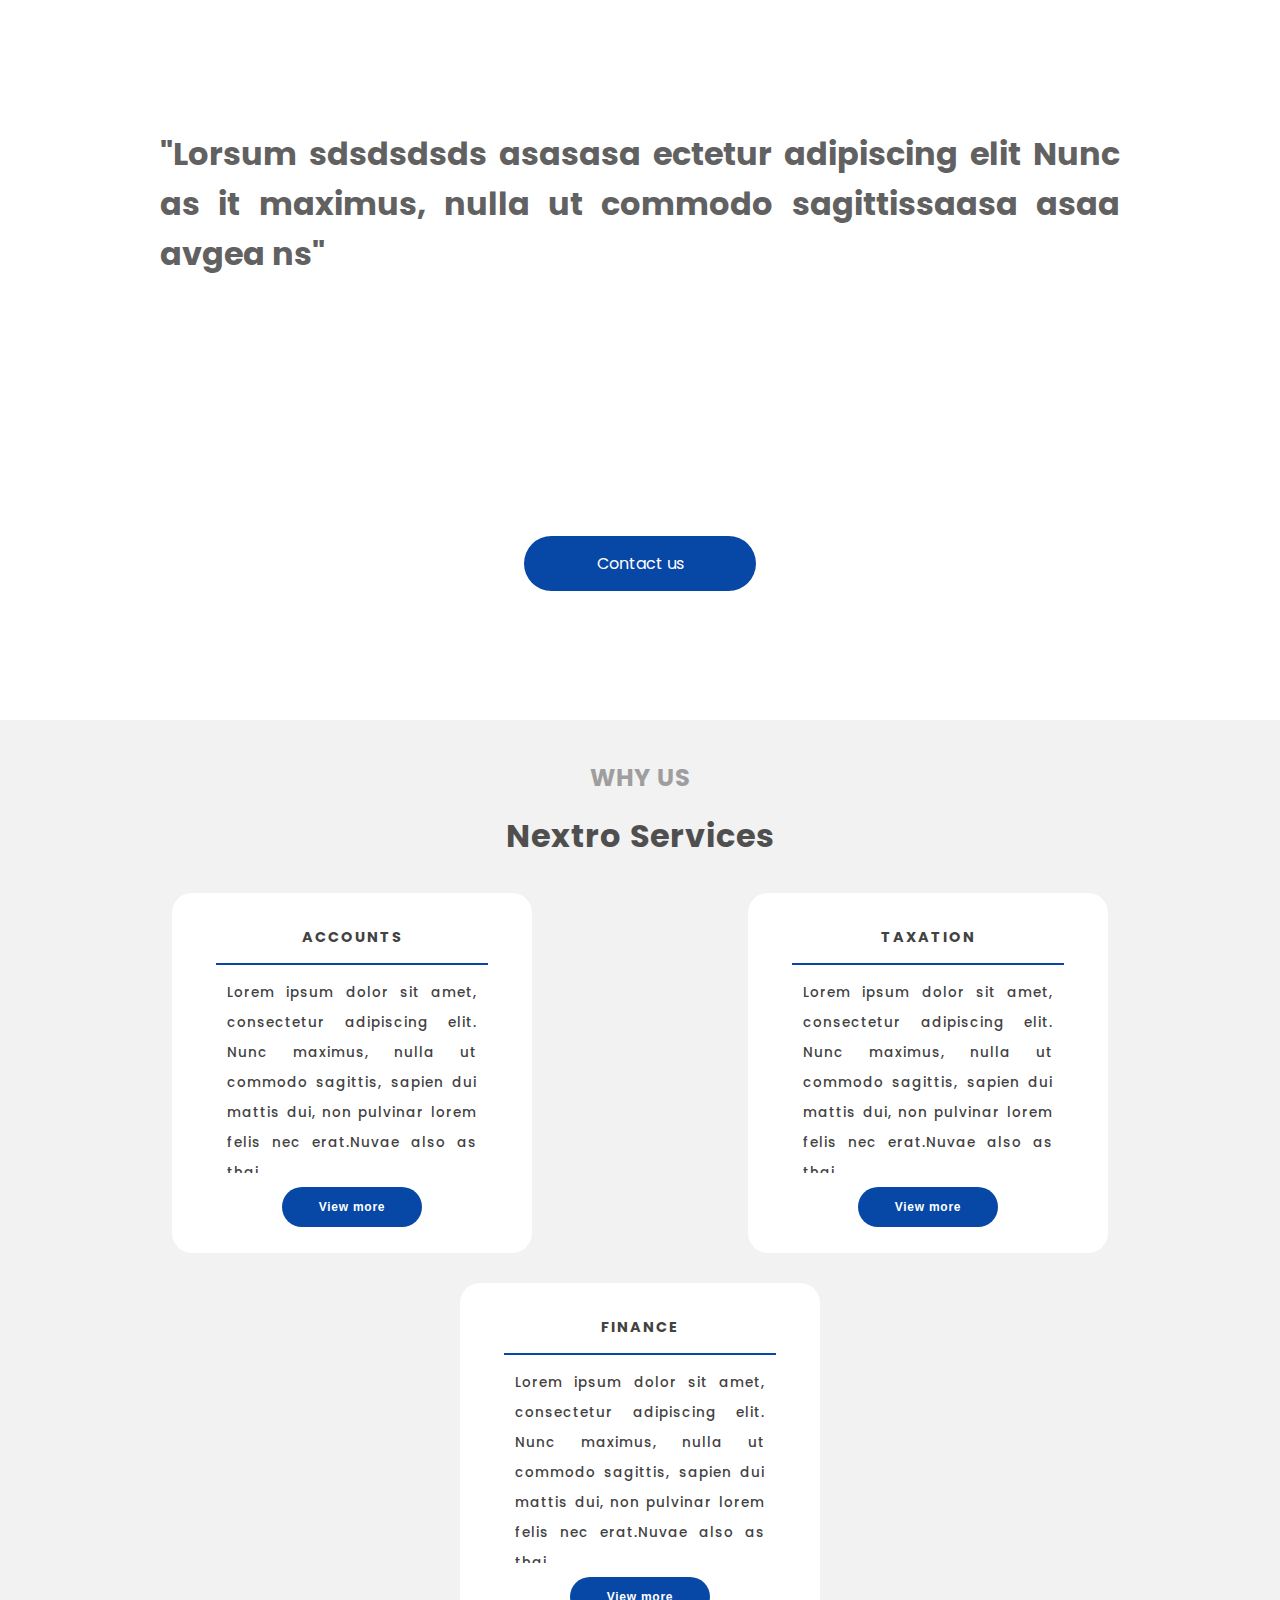
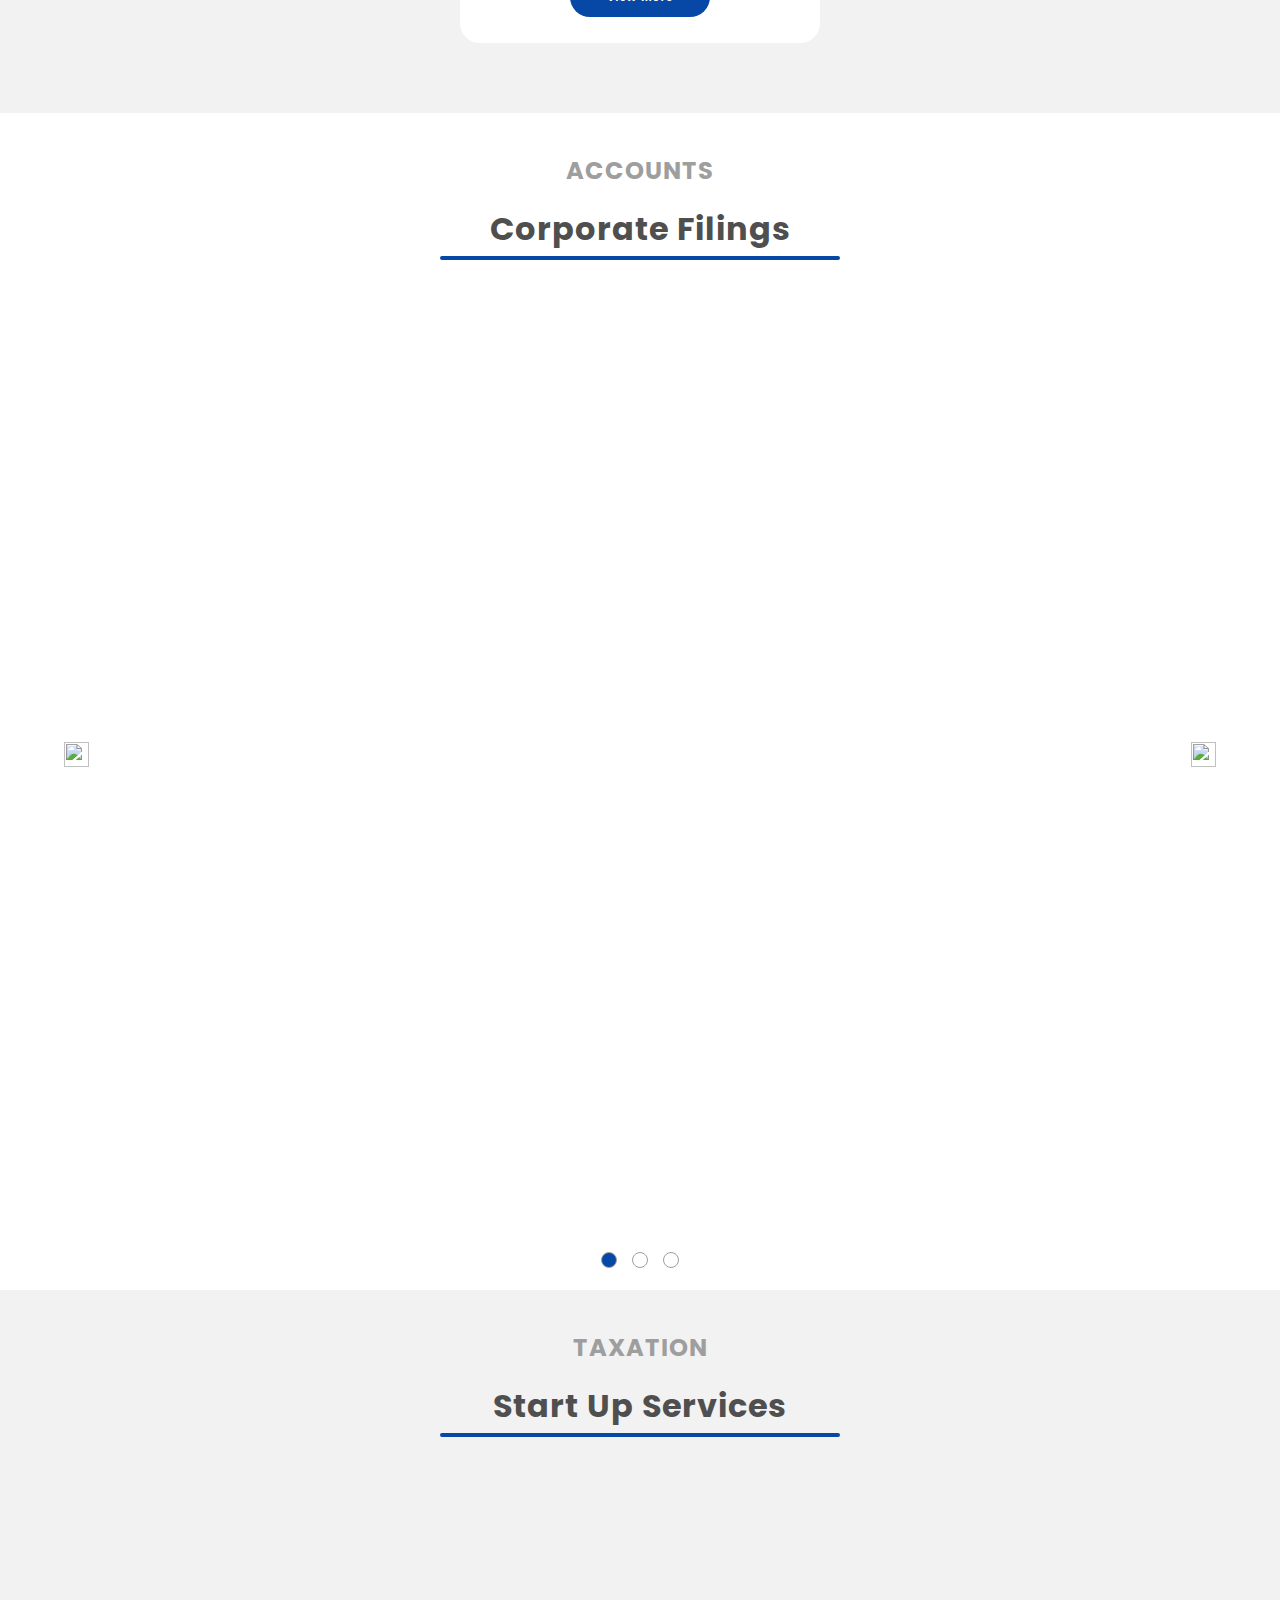
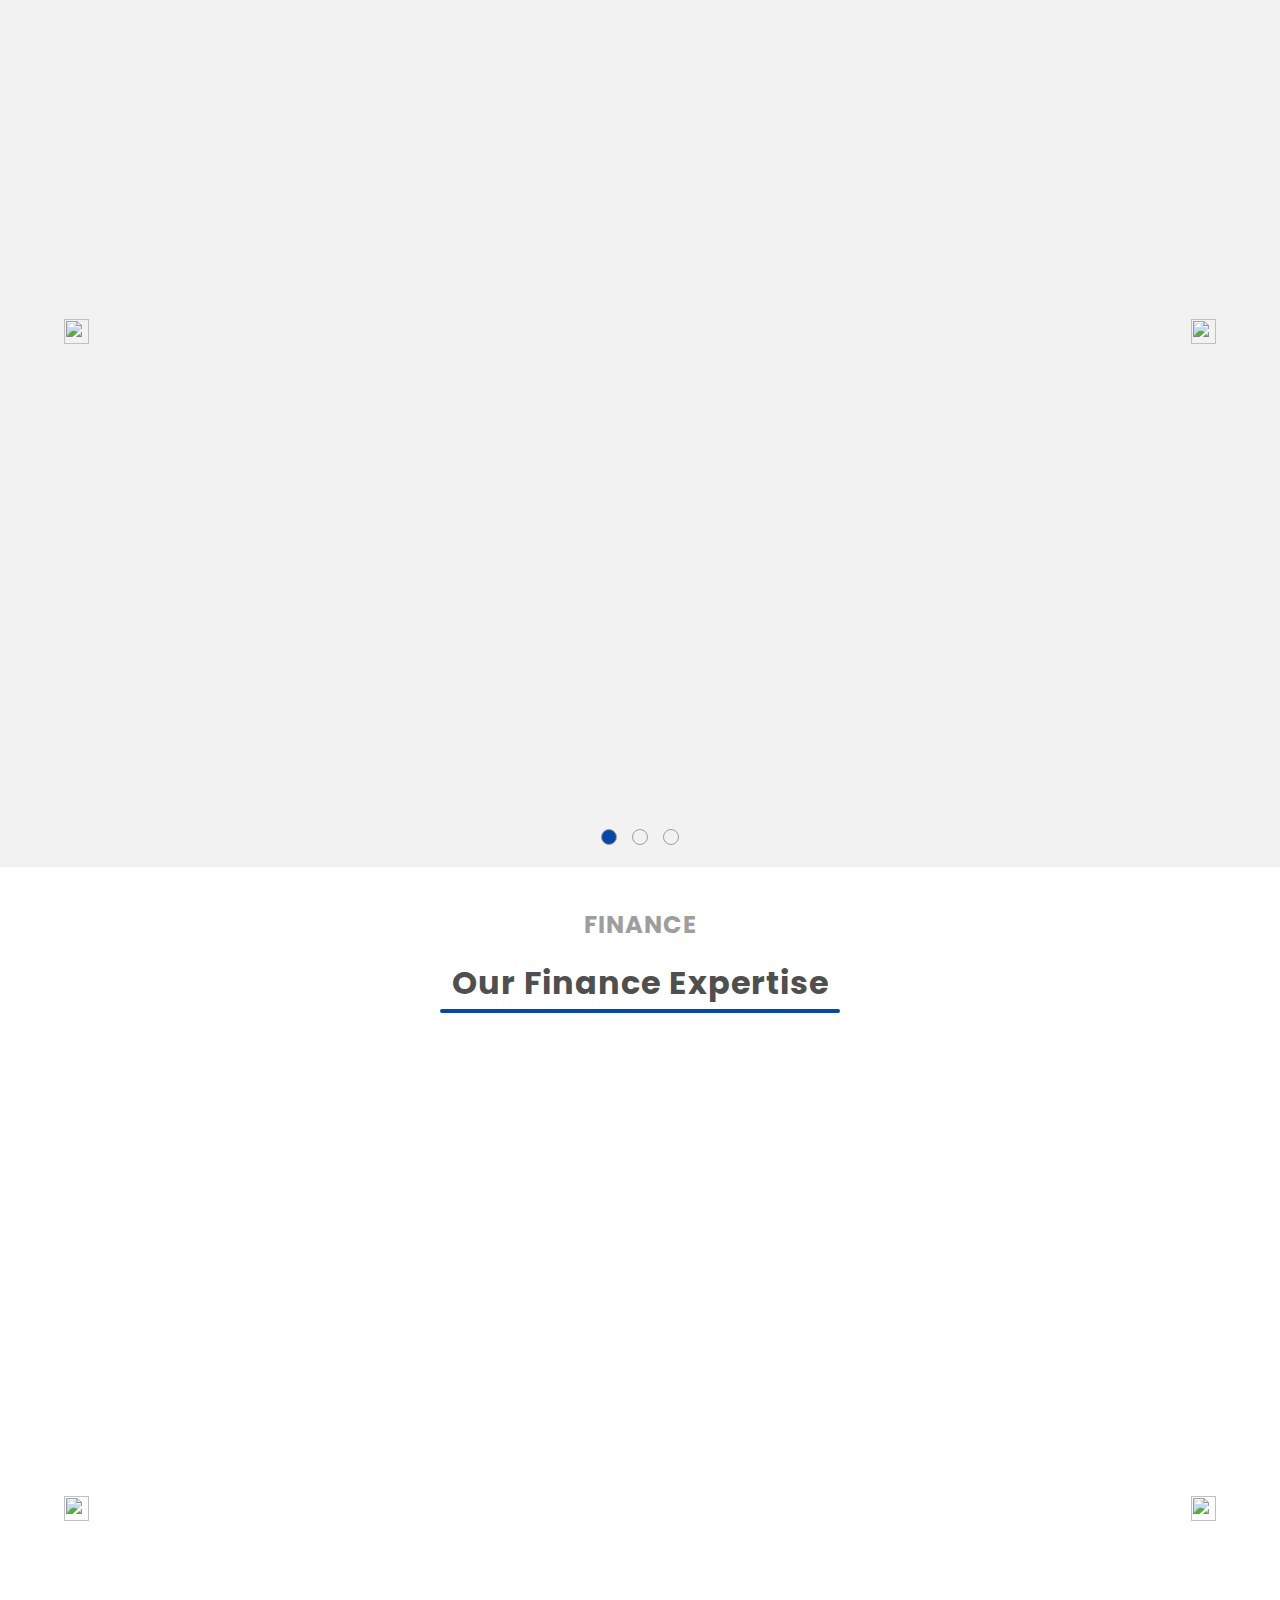
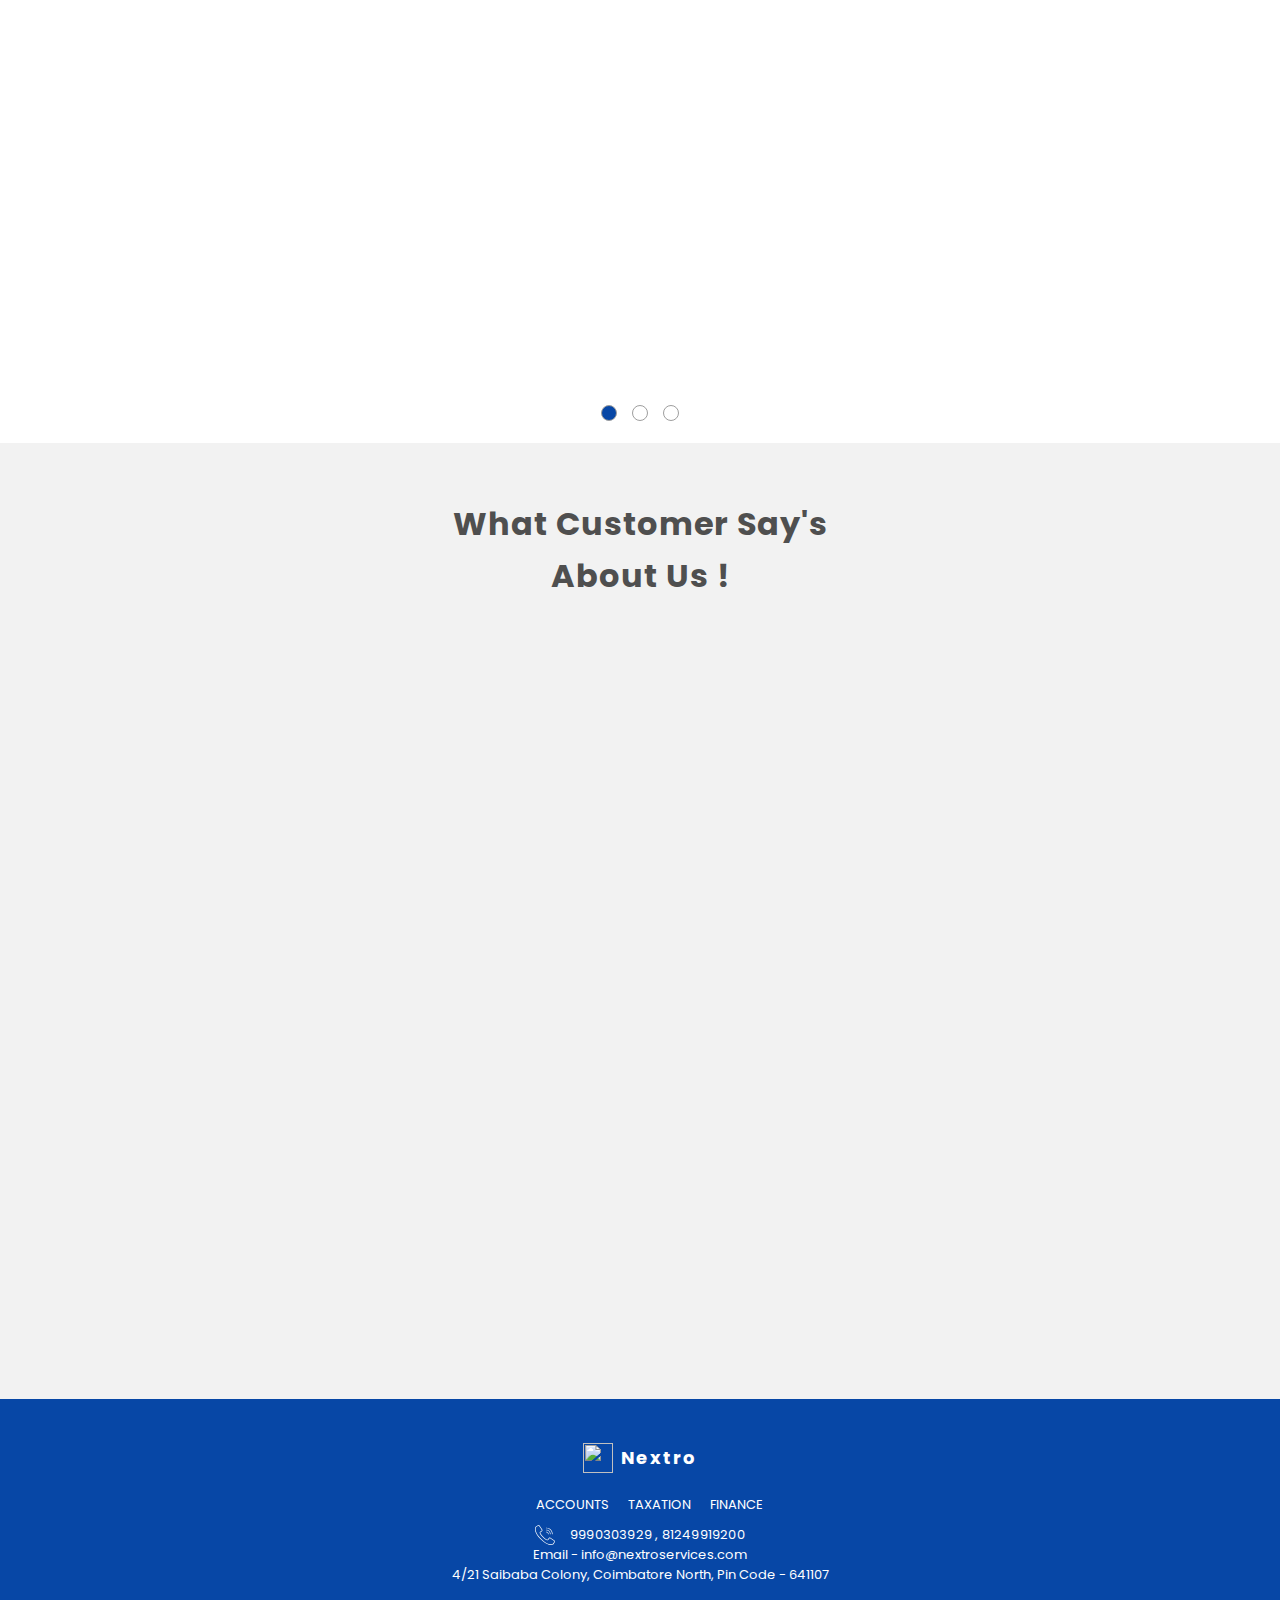
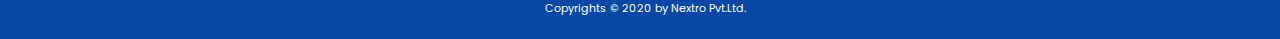
==== commit fc442c70: "Remove : Unwanted lib and code" ====
--- a/index.html
+++ b/index.html
@@ -17,12 +17,12 @@
     <link rel="manifest" href="assets/favicon/site.webmanifest">
     <!-- utily -->
     <script src="scripts/scripts/utily.js"></script>
-    <script src="scripts/scripts/pure-swipe.js"></script>
     <!-- Include web component scripts -->
     <script src="scripts/webcomponents/nextroTitleBar.js"></script>
     <script src="scripts/webcomponents/nextroListCard.js"></script>
     <script src="scripts/webcomponents/nextroSpecList.js"></script>
     <script src="scripts/webcomponents/nextroTestimonial.js"></script>
+    <script src="scripts/webcomponents/nextroFooter.js"></script>
   </head>
   <body>
     <div class="full-wh">
@@ -463,7 +463,7 @@
           </div>
         </div>
       </section>
-      
+      <nextro-footer-card></nextro-footer-card>
     </div>
     <script src="scripts/scripts/homePage.js"></script>
   </body>
